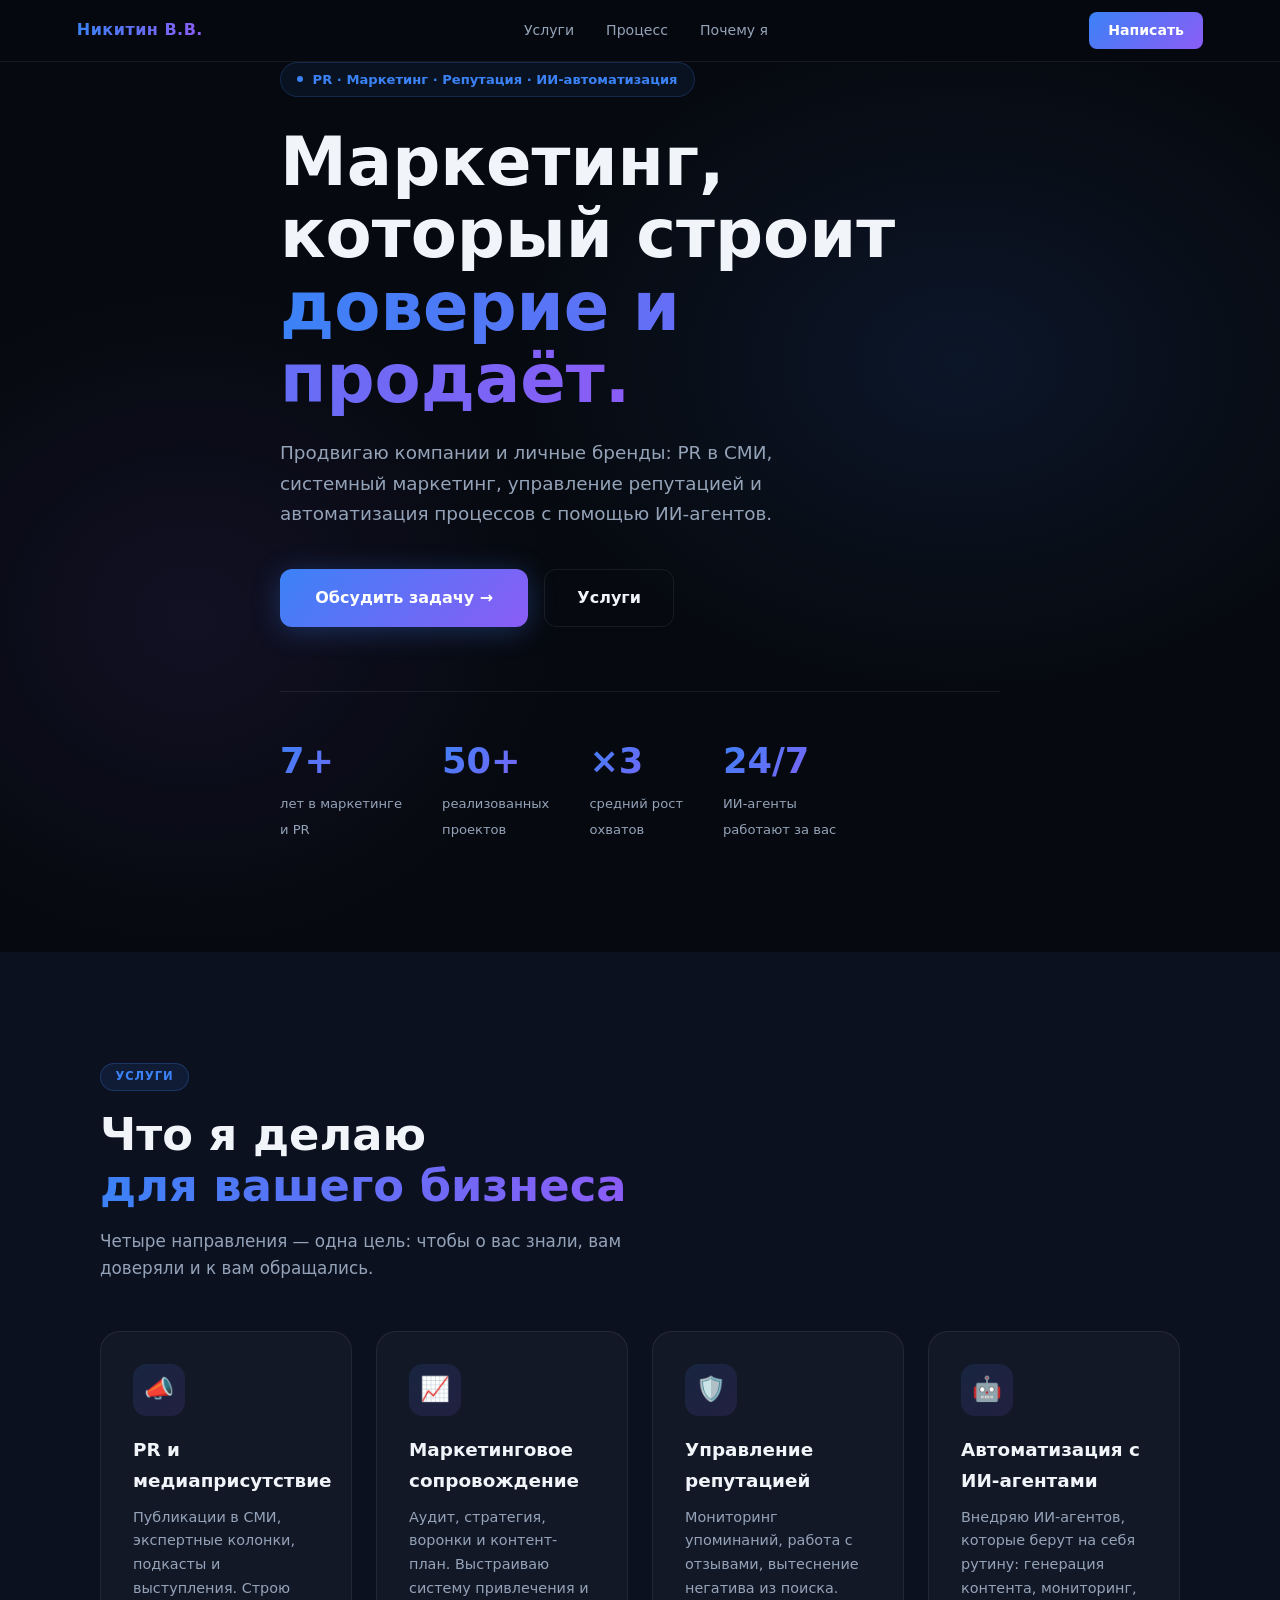
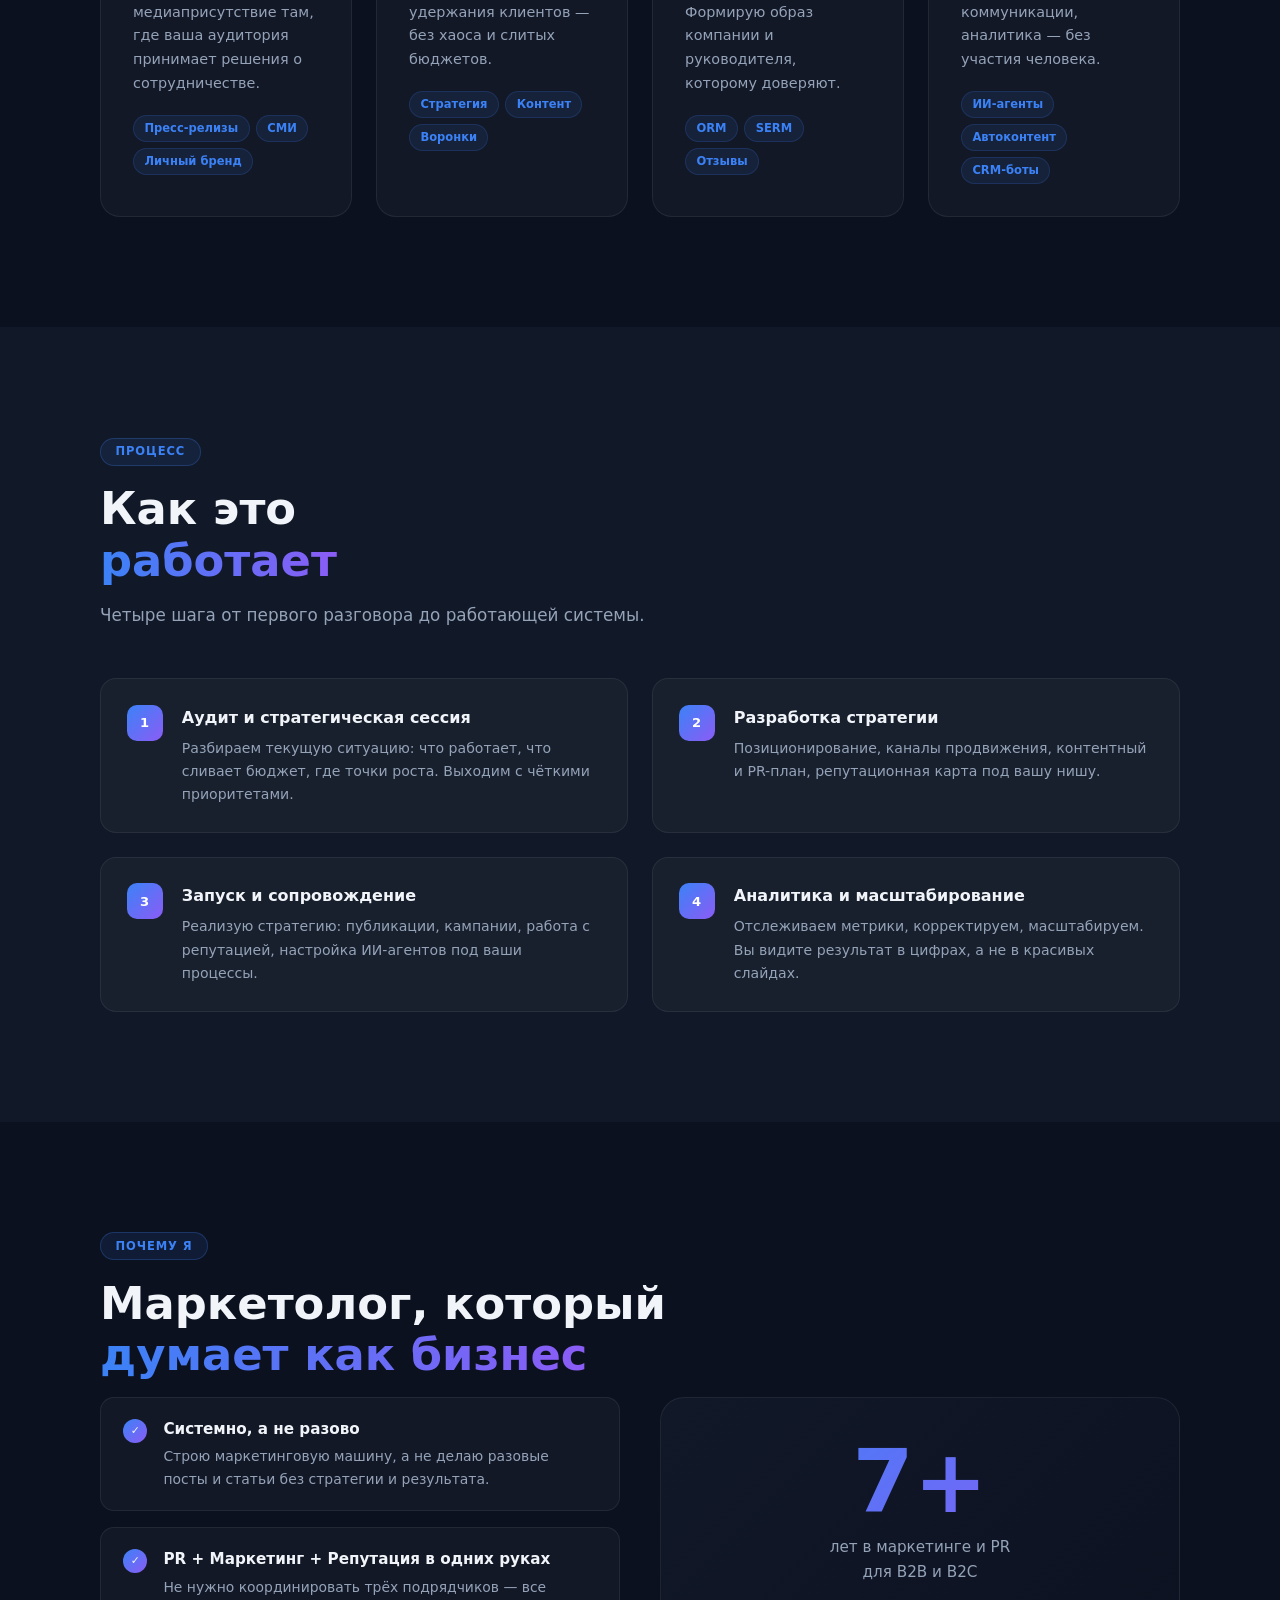
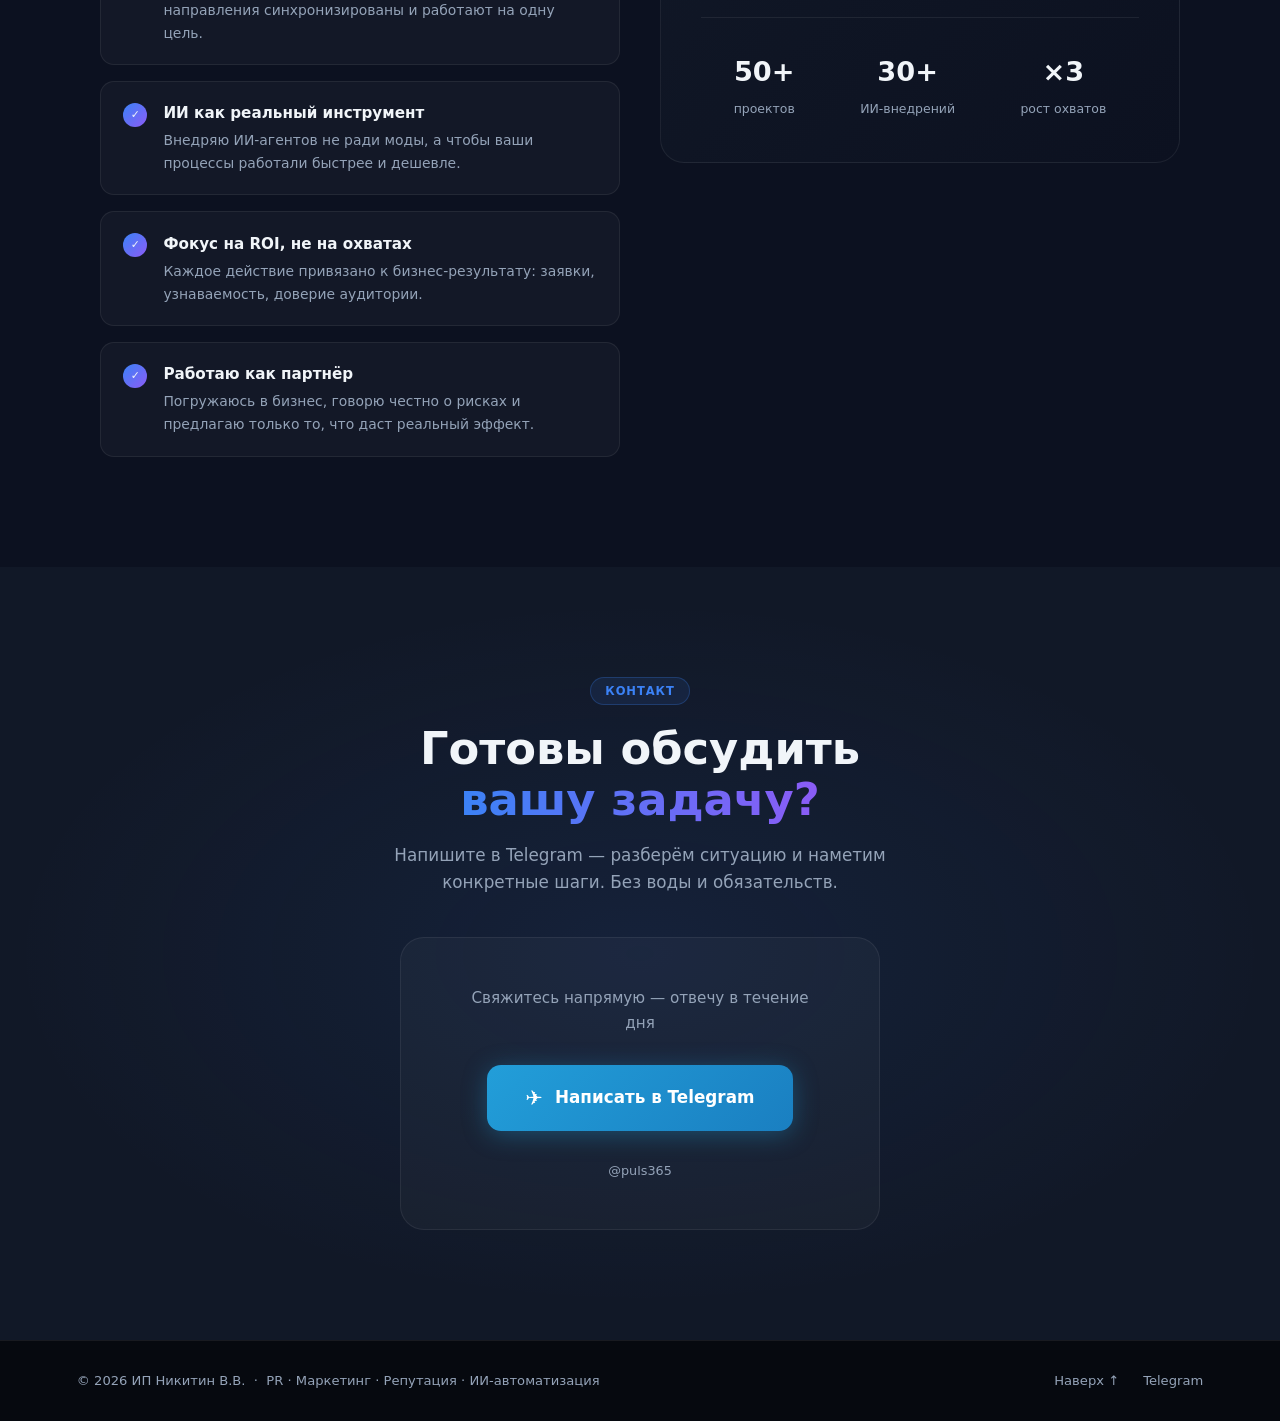
==== index.html @ 3fa10d03 "fix: rename hello.html to index.html" ====
<!DOCTYPE html>
<html lang="ru">
<head>
  <meta charset="UTF-8">
  <meta name="viewport" content="width=device-width, initial-scale=1.0">
  <meta name="description" content="PR, маркетинговое сопровождение, управление репутацией и автоматизация процессов ИИ-агентами. ИП Никитин В.В.">
  <meta property="og:title" content="Никитин В.В. — PR, Маркетинг, Репутация, ИИ-автоматизация">
  <meta property="og:description" content="Системный маркетинг и PR для бизнеса. Управляем репутацией. Автоматизируем процессы с помощью ИИ-агентов.">
  <meta property="og:type" content="website">
  <title>Никитин В.В. — PR · Маркетинг · Репутация · ИИ</title>
  <style>
    *, *::before, *::after { box-sizing: border-box; margin: 0; padding: 0; }

    :root {
      --bg:      #06090f;
      --bg2:     #0c1120;
      --bg3:     #111827;
      --a1:      #3b82f6;
      --a2:      #8b5cf6;
      --gold:    #f59e0b;
      --text:    #f1f5f9;
      --sub:     #94a3b8;
      --border:  rgba(255,255,255,0.07);
      --card:    rgba(255,255,255,0.03);
    }

    html { scroll-behavior: smooth; }

    body {
      font-family: 'Segoe UI', system-ui, -apple-system, sans-serif;
      background: var(--bg);
      color: var(--text);
      line-height: 1.65;
      overflow-x: hidden;
    }

    /* ── NAV ── */
    nav {
      position: fixed; top: 0; left: 0; right: 0; z-index: 100;
      display: flex; align-items: center; justify-content: space-between;
      padding: 0 6%; height: 62px;
      background: rgba(6,9,15,0.9);
      backdrop-filter: blur(16px);
      border-bottom: 1px solid var(--border);
    }
    .logo {
      font-size: 1rem; font-weight: 800; letter-spacing: .03em;
      background: linear-gradient(90deg, var(--a1), var(--a2));
      -webkit-background-clip: text; -webkit-text-fill-color: transparent;
    }
    .nav-links { display: flex; gap: 2rem; list-style: none; }
    .nav-links a { color: var(--sub); text-decoration: none; font-size: .88rem; transition: color .2s; }
    .nav-links a:hover { color: var(--text); }
    .nav-btn {
      background: linear-gradient(135deg, var(--a1), var(--a2));
      color: #fff; text-decoration: none;
      padding: .42rem 1.2rem; border-radius: 8px;
      font-size: .88rem; font-weight: 700;
      transition: opacity .2s;
    }
    .nav-btn:hover { opacity: .82; }

    /* ── ОБЩИЕ ── */
    section { padding: 110px 6%; }
    .wrap { max-width: 1080px; margin: 0 auto; }

    .label {
      display: inline-block;
      background: rgba(59,130,246,0.1);
      color: var(--a1);
      border: 1px solid rgba(59,130,246,0.25);
      padding: .22rem .9rem; border-radius: 100px;
      font-size: .72rem; font-weight: 700; letter-spacing: .08em;
      text-transform: uppercase; margin-bottom: 1.1rem;
    }
    h2 {
      font-size: clamp(1.9rem, 4vw, 2.8rem);
      font-weight: 900; line-height: 1.15;
      margin-bottom: 1rem;
    }
    .grad { background: linear-gradient(90deg, var(--a1), var(--a2)); -webkit-background-clip: text; -webkit-text-fill-color: transparent; }
    .sub { color: var(--sub); font-size: 1.05rem; max-width: 560px; margin-bottom: 3rem; }

    /* ── HERO ── */
    #hero {
      min-height: 100vh; display: flex; align-items: center;
      padding-top: 62px; position: relative; overflow: hidden;
    }
    #hero::before {
      content: '';
      position: absolute; inset: 0;
      background:
        radial-gradient(ellipse 55% 55% at 75% 38%, rgba(59,130,246,.11) 0%, transparent 65%),
        radial-gradient(ellipse 45% 55% at 15% 65%, rgba(139,92,246,.09) 0%, transparent 65%);
      pointer-events: none;
    }
    .hero-inner { position: relative; max-width: 720px; }
    .hero-badge {
      display: inline-flex; align-items: center; gap: .6rem;
      background: rgba(59,130,246,0.08);
      border: 1px solid rgba(59,130,246,0.2);
      padding: .35rem 1rem; border-radius: 100px;
      font-size: .82rem; color: var(--a1); font-weight: 600;
      margin-bottom: 1.8rem;
    }
    .hero-badge-dot { width: 6px; height: 6px; border-radius: 50%; background: var(--a1); animation: pulse 2s infinite; }
    @keyframes pulse { 0%,100%{opacity:1} 50%{opacity:.3} }
    h1 {
      font-size: clamp(2.6rem, 6vw, 4.2rem);
      font-weight: 900; line-height: 1.08;
      margin-bottom: 1.4rem;
    }
    .hero-desc { font-size: 1.15rem; color: var(--sub); max-width: 520px; margin-bottom: 2.5rem; }
    .hero-cta { display: flex; gap: 1rem; flex-wrap: wrap; }
    .btn-main {
      display: inline-flex; align-items: center; gap: .5rem;
      background: linear-gradient(135deg, var(--a1), var(--a2));
      color: #fff; text-decoration: none;
      padding: .9rem 2.2rem; border-radius: 12px;
      font-size: 1rem; font-weight: 700;
      box-shadow: 0 4px 28px rgba(59,130,246,.3);
      transition: transform .2s, box-shadow .2s;
    }
    .btn-main:hover { transform: translateY(-2px); box-shadow: 0 8px 36px rgba(59,130,246,.4); }
    .btn-out {
      display: inline-flex; align-items: center; gap: .5rem;
      border: 1px solid var(--border); color: var(--text); text-decoration: none;
      padding: .9rem 2rem; border-radius: 12px;
      font-size: 1rem; font-weight: 600;
      transition: border-color .2s, background .2s;
    }
    .btn-out:hover { border-color: var(--a1); background: rgba(59,130,246,.06); }

    .hero-metrics {
      display: flex; gap: 2.5rem; margin-top: 4rem; flex-wrap: wrap;
      border-top: 1px solid var(--border); padding-top: 2.5rem;
    }
    .metric strong {
      display: block; font-size: 2.2rem; font-weight: 900;
      background: linear-gradient(135deg, var(--a1), var(--a2));
      -webkit-background-clip: text; -webkit-text-fill-color: transparent;
    }
    .metric span { color: var(--sub); font-size: .82rem; line-height: 1.4; }

    /* ── УСЛУГИ ── */
    #services { background: var(--bg2); }
    .services-grid {
      display: grid;
      grid-template-columns: repeat(auto-fit, minmax(240px, 1fr));
      gap: 1.5rem;
    }
    .s-card {
      background: var(--card);
      border: 1px solid var(--border);
      border-radius: 20px; padding: 2rem;
      position: relative; overflow: hidden;
      transition: transform .25s, border-color .25s;
    }
    .s-card::after {
      content: '';
      position: absolute; top: 0; left: 0; right: 0; height: 2px;
      background: linear-gradient(90deg, var(--a1), var(--a2));
      opacity: 0; transition: opacity .25s;
    }
    .s-card:hover { transform: translateY(-5px); border-color: transparent; }
    .s-card:hover::after { opacity: 1; }
    .s-icon {
      width: 52px; height: 52px; border-radius: 14px; margin-bottom: 1.2rem;
      display: flex; align-items: center; justify-content: center; font-size: 1.5rem;
      background: linear-gradient(135deg, rgba(59,130,246,.12), rgba(139,92,246,.12));
    }
    .s-card h3 { font-size: 1.15rem; font-weight: 800; margin-bottom: .6rem; }
    .s-card p { color: var(--sub); font-size: .9rem; line-height: 1.65; }
    .s-tags { display: flex; flex-wrap: wrap; gap: .4rem; margin-top: 1.2rem; }
    .s-tag {
      font-size: .72rem; font-weight: 600;
      padding: .18rem .65rem; border-radius: 100px;
      background: rgba(59,130,246,.09); color: var(--a1);
      border: 1px solid rgba(59,130,246,.18);
    }

    /* ── КАК РАБОТАЮ ── */
    #process { background: var(--bg3); }
    .process-grid {
      display: grid; grid-template-columns: 1fr 1fr; gap: 1.5rem;
    }
    @media(max-width:640px){ .process-grid { grid-template-columns: 1fr; } }
    .p-step {
      display: flex; gap: 1.2rem;
      background: var(--card); border: 1px solid var(--border);
      border-radius: 16px; padding: 1.6rem;
      transition: border-color .25s;
    }
    .p-step:hover { border-color: rgba(59,130,246,.3); }
    .p-num {
      flex-shrink: 0; width: 36px; height: 36px; border-radius: 10px;
      background: linear-gradient(135deg, var(--a1), var(--a2));
      display: flex; align-items: center; justify-content: center;
      font-size: .82rem; font-weight: 900; color: #fff;
    }
    .p-step h3 { font-size: 1rem; font-weight: 700; margin-bottom: .35rem; }
    .p-step p { color: var(--sub); font-size: .88rem; }

    /* ── ПОЧЕМУ ── */
    #why { background: var(--bg2); }
    .why-grid { display: grid; grid-template-columns: 1fr 1fr; gap: 2.5rem; align-items: start; }
    @media(max-width:768px){ .why-grid { grid-template-columns: 1fr; } }
    .why-list { list-style: none; display: flex; flex-direction: column; gap: 1rem; }
    .why-item {
      display: flex; gap: 1rem;
      background: var(--card); border: 1px solid var(--border);
      border-radius: 14px; padding: 1.2rem 1.4rem;
      transition: border-color .2s;
    }
    .why-item:hover { border-color: rgba(59,130,246,.3); }
    .why-check {
      flex-shrink: 0; width: 24px; height: 24px; border-radius: 50%;
      background: linear-gradient(135deg, var(--a1), var(--a2));
      display: flex; align-items: center; justify-content: center;
      font-size: .68rem; margin-top: .1rem;
    }
    .why-item strong { display: block; font-weight: 700; font-size: .95rem; margin-bottom: .2rem; }
    .why-item p { color: var(--sub); font-size: .87rem; }

    .why-stats {
      background: linear-gradient(135deg, var(--bg3), var(--bg2));
      border: 1px solid var(--border); border-radius: 24px; padding: 2.5rem;
      text-align: center; position: sticky; top: 80px;
    }
    .big-n {
      font-size: 5.5rem; font-weight: 900; line-height: 1;
      background: linear-gradient(135deg, var(--a1), var(--a2));
      -webkit-background-clip: text; -webkit-text-fill-color: transparent;
    }
    .why-stats > p { color: var(--sub); margin-top: .6rem; font-size: .95rem; }
    .divider { border: none; border-top: 1px solid var(--border); margin: 2rem 0; }
    .stat-row { display: flex; justify-content: space-around; }
    .stat-cell strong { display: block; font-size: 1.7rem; font-weight: 900; }
    .stat-cell span { color: var(--sub); font-size: .78rem; }

    /* ── CTA ── */
    #cta {
      text-align: center;
      background: radial-gradient(ellipse 70% 65% at 50% 50%, rgba(59,130,246,.09) 0%, transparent 70%), var(--bg3);
    }
    #cta h2 { max-width: 680px; margin: 0 auto 1rem; }
    #cta .sub { margin: 0 auto 2.5rem; text-align: center; }
    .cta-card {
      display: inline-flex; flex-direction: column; align-items: center; gap: 1.8rem;
      background: var(--card); border: 1px solid var(--border);
      border-radius: 24px; padding: 3rem 3.5rem;
      max-width: 480px; width: 100%;
    }
    .cta-card p { color: var(--sub); font-size: .95rem; }
    .tg-btn {
      display: inline-flex; align-items: center; gap: .75rem;
      background: linear-gradient(135deg, #229ed9, #1a7fc1);
      color: #fff; text-decoration: none;
      padding: 1rem 2.4rem; border-radius: 14px;
      font-size: 1.05rem; font-weight: 700;
      box-shadow: 0 4px 24px rgba(34,158,217,.35);
      transition: transform .2s, box-shadow .2s;
    }
    .tg-btn:hover { transform: translateY(-2px); box-shadow: 0 8px 32px rgba(34,158,217,.45); }
    .tg-icon { font-size: 1.3rem; }

    /* ── FOOTER ── */
    footer {
      padding: 1.8rem 6%; border-top: 1px solid var(--border);
      display: flex; align-items: center; justify-content: space-between;
      flex-wrap: wrap; gap: 1rem;
      color: var(--sub); font-size: .82rem;
      background: var(--bg);
    }
    footer a { color: var(--sub); text-decoration: none; transition: color .2s; }
    footer a:hover { color: var(--text); }

    /* ── MOBILE ── */
    @media(max-width:640px){
      nav { padding: 0 4%; }
      .nav-links { display: none; }
      section { padding: 80px 4%; }
      .hero-metrics { gap: 1.5rem; }
      .cta-card { padding: 2rem 1.5rem; }
    }
  </style>
</head>
<body>

<!-- NAV -->
<nav>
  <div class="logo">Никитин В.В.</div>
  <ul class="nav-links">
    <li><a href="#services">Услуги</a></li>
    <li><a href="#process">Процесс</a></li>
    <li><a href="#why">Почему я</a></li>
  </ul>
  <a href="#cta" class="nav-btn">Написать</a>
</nav>

<!-- HERO -->
<section id="hero">
  <div class="wrap">
    <div class="hero-inner">
      <div class="hero-badge">
        <span class="hero-badge-dot"></span>
        PR · Маркетинг · Репутация · ИИ-автоматизация
      </div>
      <h1>
        Маркетинг,<br>
        который строит<br>
        <span class="grad">доверие и продаёт.</span>
      </h1>
      <p class="hero-desc">
        Продвигаю компании и личные бренды: PR в СМИ, системный маркетинг,
        управление репутацией и автоматизация процессов с помощью ИИ-агентов.
      </p>
      <div class="hero-cta">
        <a href="#cta" class="btn-main">Обсудить задачу →</a>
        <a href="#services" class="btn-out">Услуги</a>
      </div>
      <div class="hero-metrics">
        <div class="metric">
          <strong>7+</strong>
          <span>лет в маркетинге<br>и PR</span>
        </div>
        <div class="metric">
          <strong>50+</strong>
          <span>реализованных<br>проектов</span>
        </div>
        <div class="metric">
          <strong>×3</strong>
          <span>средний рост<br>охватов</span>
        </div>
        <div class="metric">
          <strong>24/7</strong>
          <span>ИИ-агенты<br>работают за вас</span>
        </div>
      </div>
    </div>
  </div>
</section>

<!-- УСЛУГИ -->
<section id="services">
  <div class="wrap">
    <div class="label">Услуги</div>
    <h2>Что я делаю<br><span class="grad">для вашего бизнеса</span></h2>
    <p class="sub">Четыре направления — одна цель: чтобы о вас знали, вам доверяли и к вам обращались.</p>
    <div class="services-grid">

      <div class="s-card">
        <div class="s-icon">📣</div>
        <h3>PR и медиаприсутствие</h3>
        <p>Публикации в СМИ, экспертные колонки, подкасты и выступления. Строю медиаприсутствие там, где ваша аудитория принимает решения о сотрудничестве.</p>
        <div class="s-tags">
          <span class="s-tag">Пресс-релизы</span>
          <span class="s-tag">СМИ</span>
          <span class="s-tag">Личный бренд</span>
        </div>
      </div>

      <div class="s-card">
        <div class="s-icon">📈</div>
        <h3>Маркетинговое сопровождение</h3>
        <p>Аудит, стратегия, воронки и контент-план. Выстраиваю систему привлечения и удержания клиентов — без хаоса и слитых бюджетов.</p>
        <div class="s-tags">
          <span class="s-tag">Стратегия</span>
          <span class="s-tag">Контент</span>
          <span class="s-tag">Воронки</span>
        </div>
      </div>

      <div class="s-card">
        <div class="s-icon">🛡️</div>
        <h3>Управление репутацией</h3>
        <p>Мониторинг упоминаний, работа с отзывами, вытеснение негатива из поиска. Формирую образ компании и руководителя, которому доверяют.</p>
        <div class="s-tags">
          <span class="s-tag">ORM</span>
          <span class="s-tag">SERM</span>
          <span class="s-tag">Отзывы</span>
        </div>
      </div>

      <div class="s-card">
        <div class="s-icon">🤖</div>
        <h3>Автоматизация с ИИ-агентами</h3>
        <p>Внедряю ИИ-агентов, которые берут на себя рутину: генерация контента, мониторинг, коммуникации, аналитика — без участия человека.</p>
        <div class="s-tags">
          <span class="s-tag">ИИ-агенты</span>
          <span class="s-tag">Автоконтент</span>
          <span class="s-tag">CRM-боты</span>
        </div>
      </div>

    </div>
  </div>
</section>

<!-- КАК РАБОТАЮ -->
<section id="process">
  <div class="wrap">
    <div class="label">Процесс</div>
    <h2>Как это<br><span class="grad">работает</span></h2>
    <p class="sub">Четыре шага от первого разговора до работающей системы.</p>
    <div class="process-grid">
      <div class="p-step">
        <div class="p-num">1</div>
        <div>
          <h3>Аудит и стратегическая сессия</h3>
          <p>Разбираем текущую ситуацию: что работает, что сливает бюджет, где точки роста. Выходим с чёткими приоритетами.</p>
        </div>
      </div>
      <div class="p-step">
        <div class="p-num">2</div>
        <div>
          <h3>Разработка стратегии</h3>
          <p>Позиционирование, каналы продвижения, контентный и PR-план, репутационная карта под вашу нишу.</p>
        </div>
      </div>
      <div class="p-step">
        <div class="p-num">3</div>
        <div>
          <h3>Запуск и сопровождение</h3>
          <p>Реализую стратегию: публикации, кампании, работа с репутацией, настройка ИИ-агентов под ваши процессы.</p>
        </div>
      </div>
      <div class="p-step">
        <div class="p-num">4</div>
        <div>
          <h3>Аналитика и масштабирование</h3>
          <p>Отслеживаем метрики, корректируем, масштабируем. Вы видите результат в цифрах, а не в красивых слайдах.</p>
        </div>
      </div>
    </div>
  </div>
</section>

<!-- ПОЧЕМУ Я -->
<section id="why">
  <div class="wrap">
    <div class="label">Почему я</div>
    <h2>Маркетолог, который<br><span class="grad">думает как бизнес</span></h2>
    <div class="why-grid">
      <ul class="why-list">
        <li class="why-item">
          <div class="why-check">✓</div>
          <div>
            <strong>Системно, а не разово</strong>
            <p>Строю маркетинговую машину, а не делаю разовые посты и статьи без стратегии и результата.</p>
          </div>
        </li>
        <li class="why-item">
          <div class="why-check">✓</div>
          <div>
            <strong>PR + Маркетинг + Репутация в одних руках</strong>
            <p>Не нужно координировать трёх подрядчиков — все направления синхронизированы и работают на одну цель.</p>
          </div>
        </li>
        <li class="why-item">
          <div class="why-check">✓</div>
          <div>
            <strong>ИИ как реальный инструмент</strong>
            <p>Внедряю ИИ-агентов не ради моды, а чтобы ваши процессы работали быстрее и дешевле.</p>
          </div>
        </li>
        <li class="why-item">
          <div class="why-check">✓</div>
          <div>
            <strong>Фокус на ROI, не на охватах</strong>
            <p>Каждое действие привязано к бизнес-результату: заявки, узнаваемость, доверие аудитории.</p>
          </div>
        </li>
        <li class="why-item">
          <div class="why-check">✓</div>
          <div>
            <strong>Работаю как партнёр</strong>
            <p>Погружаюсь в бизнес, говорю честно о рисках и предлагаю только то, что даст реальный эффект.</p>
          </div>
        </li>
      </ul>

      <div class="why-stats">
        <div class="big-n">7+</div>
        <p>лет в маркетинге и PR<br>для B2B и B2C</p>
        <hr class="divider">
        <div class="stat-row">
          <div class="stat-cell">
            <strong>50+</strong>
            <span>проектов</span>
          </div>
          <div class="stat-cell">
            <strong>30+</strong>
            <span>ИИ-внедрений</span>
          </div>
          <div class="stat-cell">
            <strong>×3</strong>
            <span>рост охватов</span>
          </div>
        </div>
      </div>
    </div>
  </div>
</section>

<!-- CTA -->
<section id="cta">
  <div class="wrap">
    <div class="label">Контакт</div>
    <h2>Готовы обсудить<br><span class="grad">вашу задачу?</span></h2>
    <p class="sub">Напишите в Telegram — разберём ситуацию и наметим конкретные шаги. Без воды и обязательств.</p>
    <div style="display:flex; justify-content:center;">
      <div class="cta-card">
        <p>Свяжитесь напрямую — отвечу в течение дня</p>
        <a href="https://t.me/puls365" class="tg-btn" target="_blank" rel="noopener">
          <span class="tg-icon">✈</span>
          Написать в Telegram
        </a>
        <p style="font-size:.8rem; color:var(--sub);">@puls365</p>
      </div>
    </div>
  </div>
</section>

<!-- FOOTER -->
<footer>
  <div>© 2026 ИП Никитин В.В. &nbsp;·&nbsp; PR · Маркетинг · Репутация · ИИ-автоматизация</div>
  <div style="display:flex; gap:1.5rem;">
    <a href="#hero">Наверх ↑</a>
    <a href="https://t.me/puls365" target="_blank" rel="noopener">Telegram</a>
  </div>
</footer>

</body>
</html>
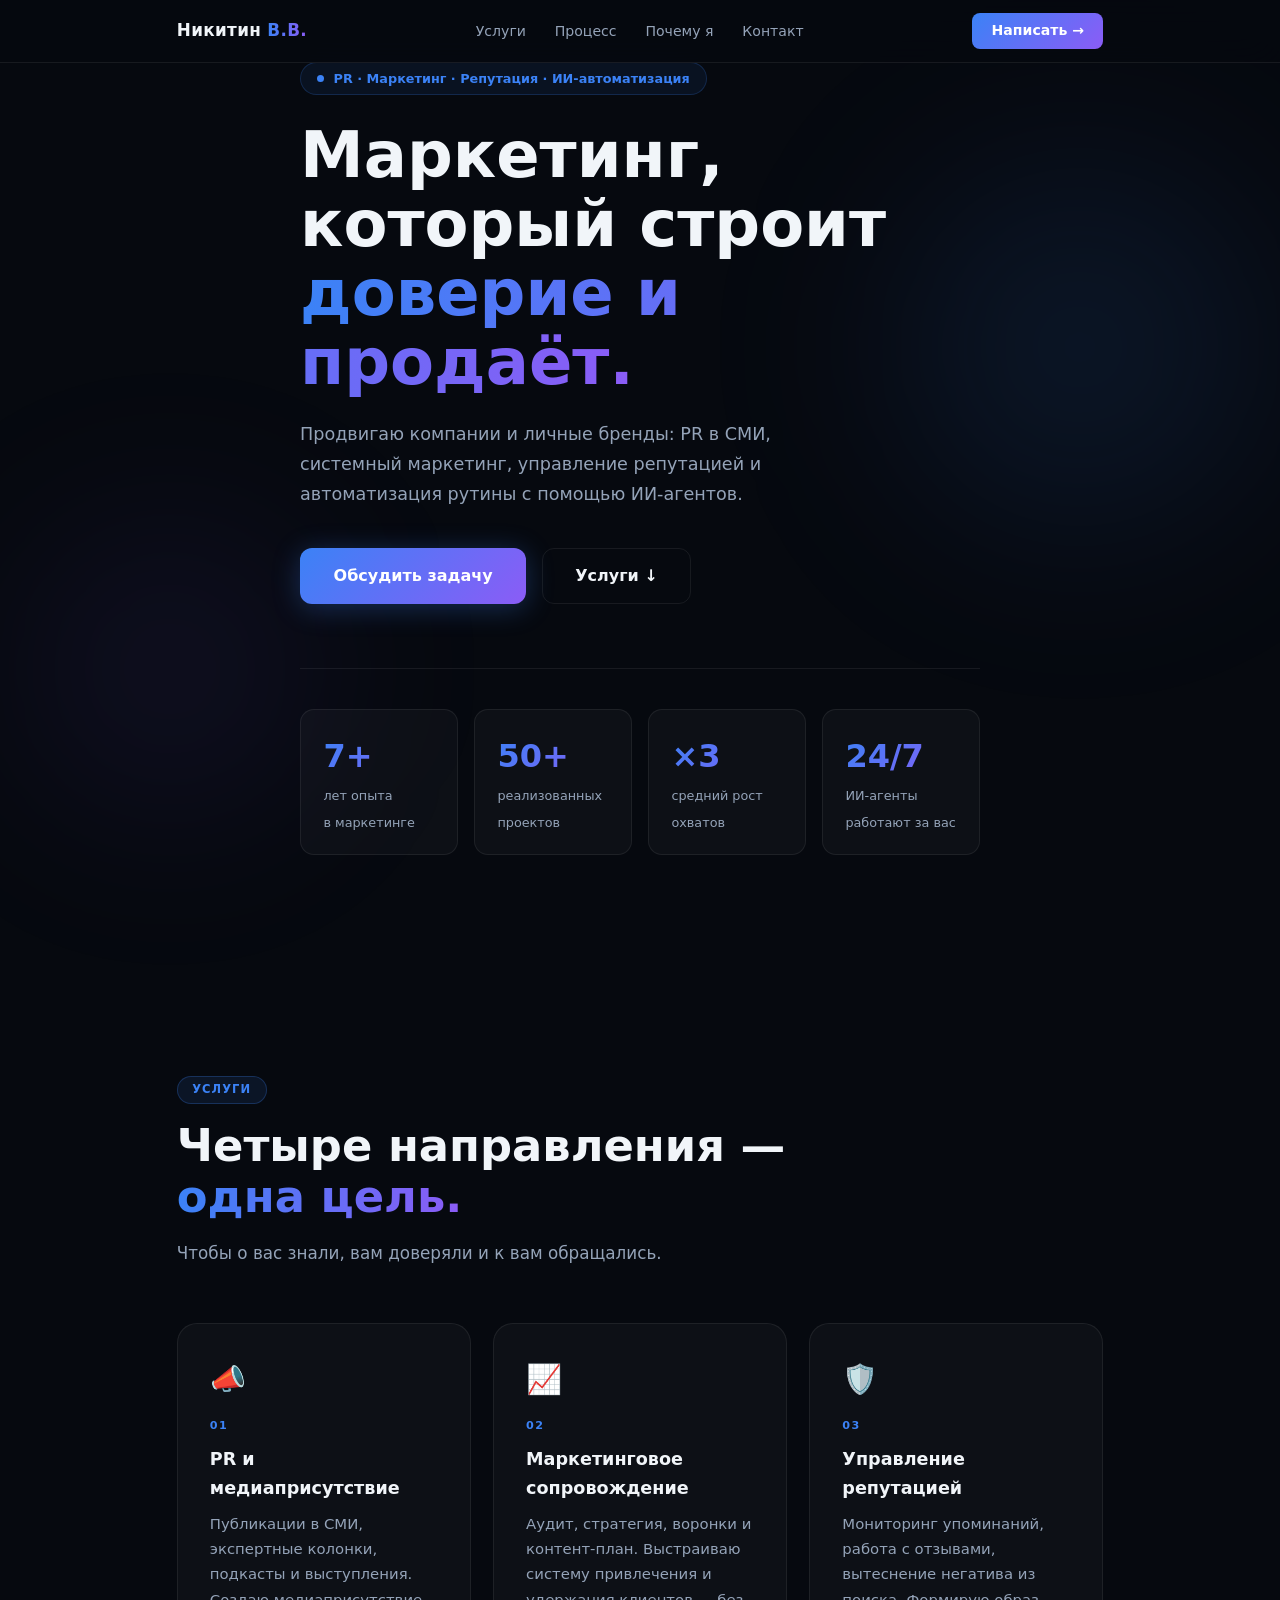
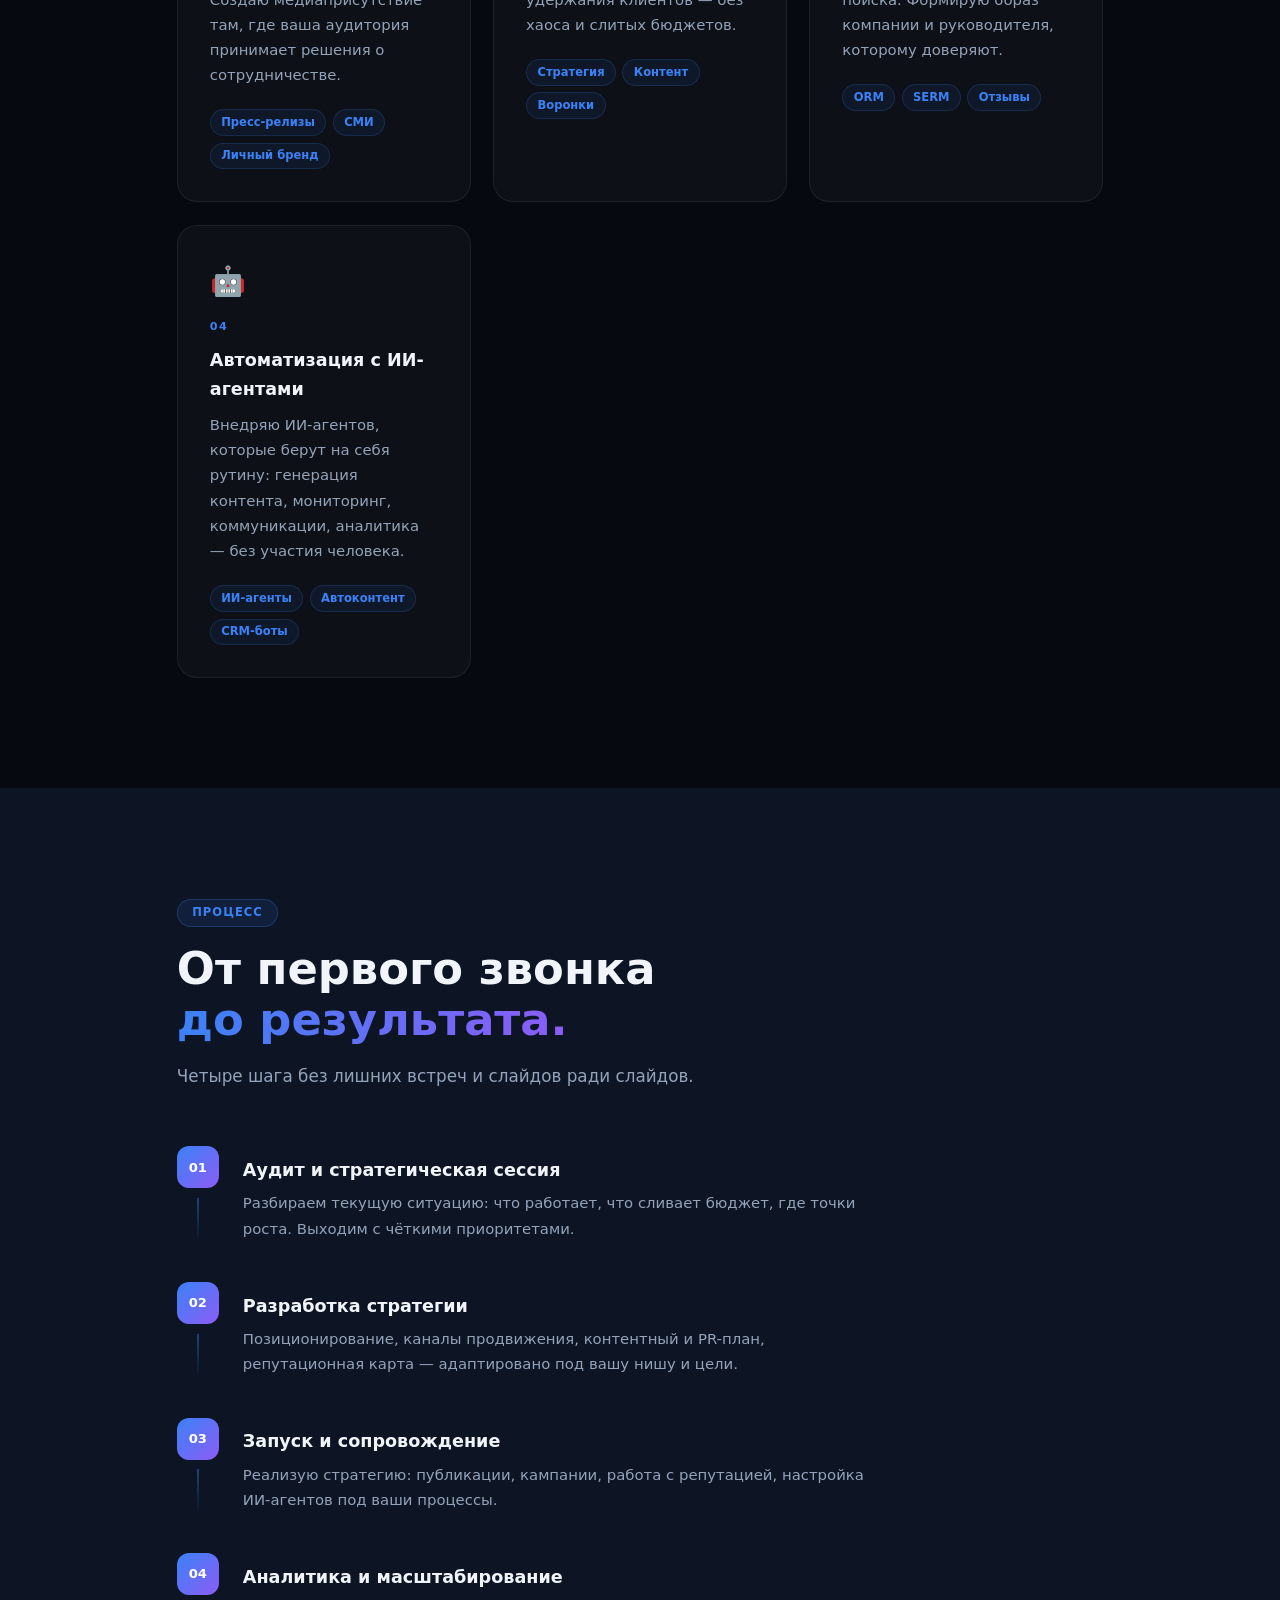
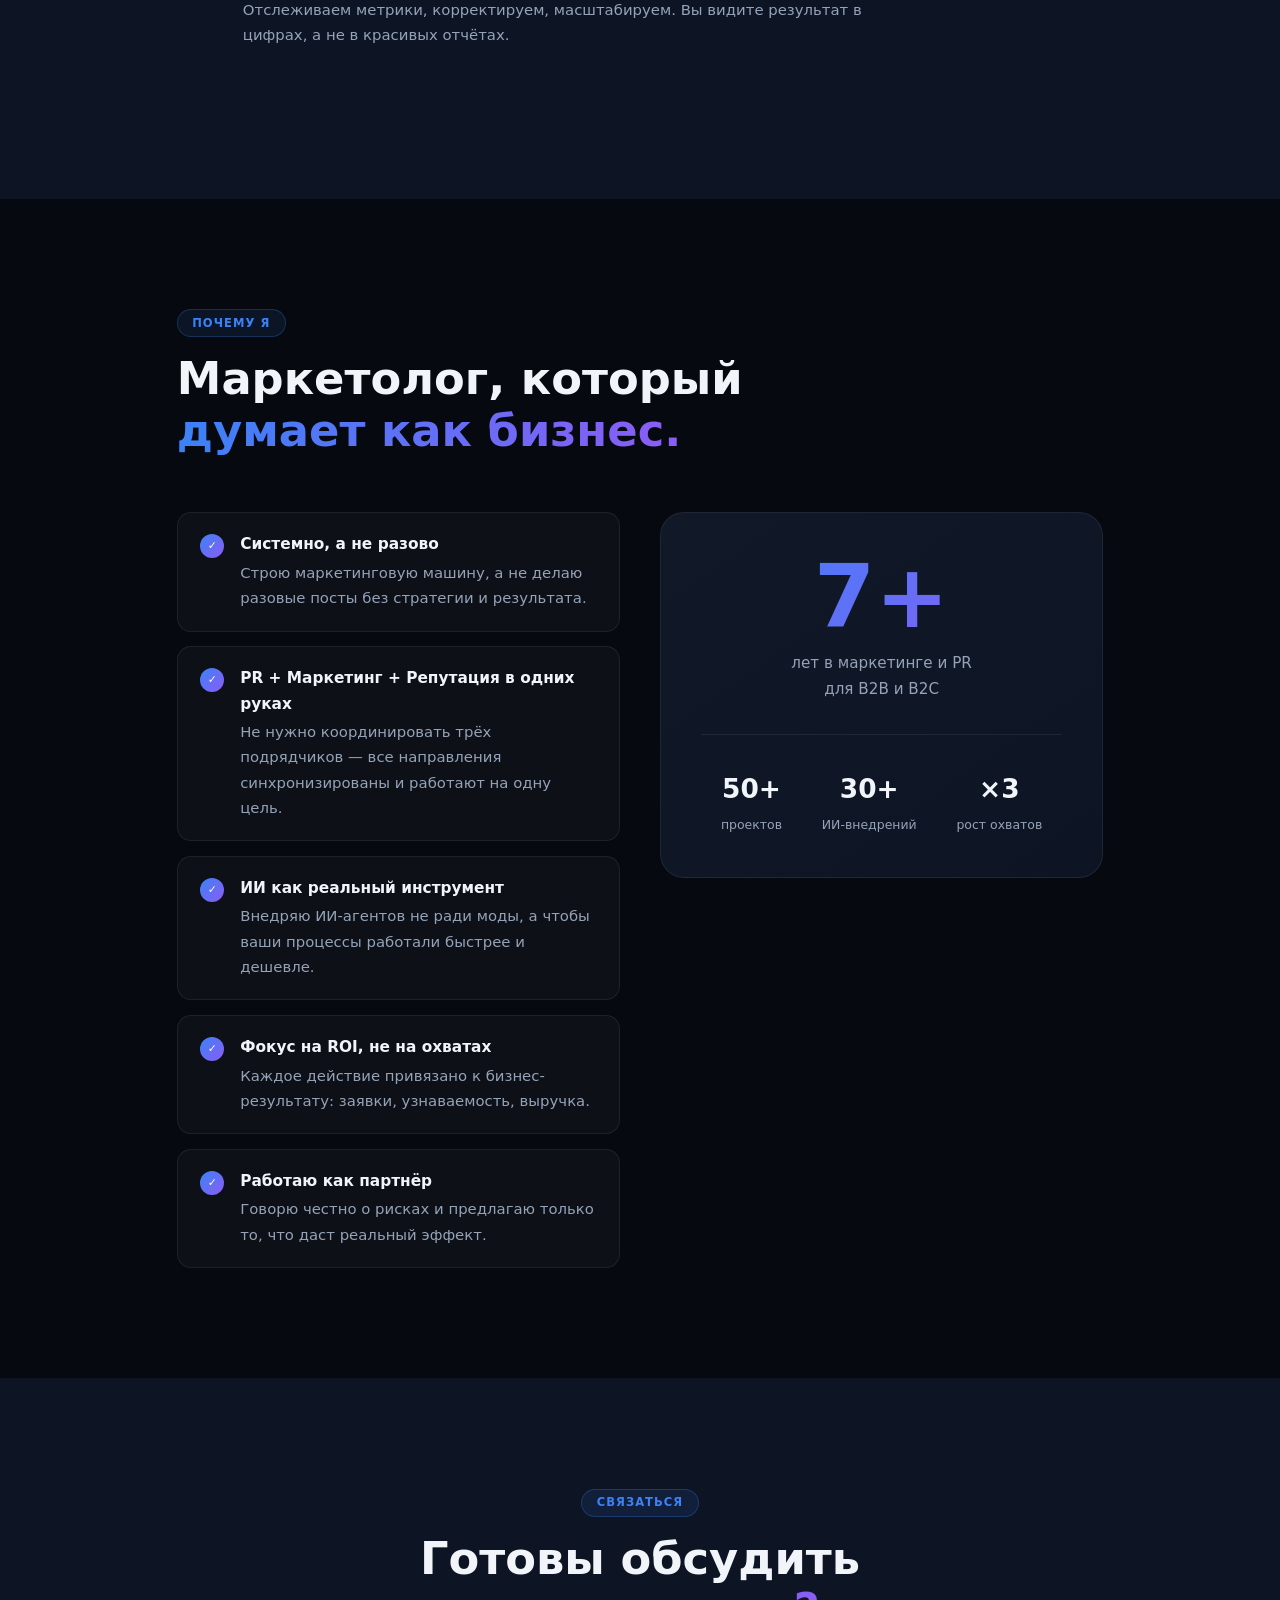
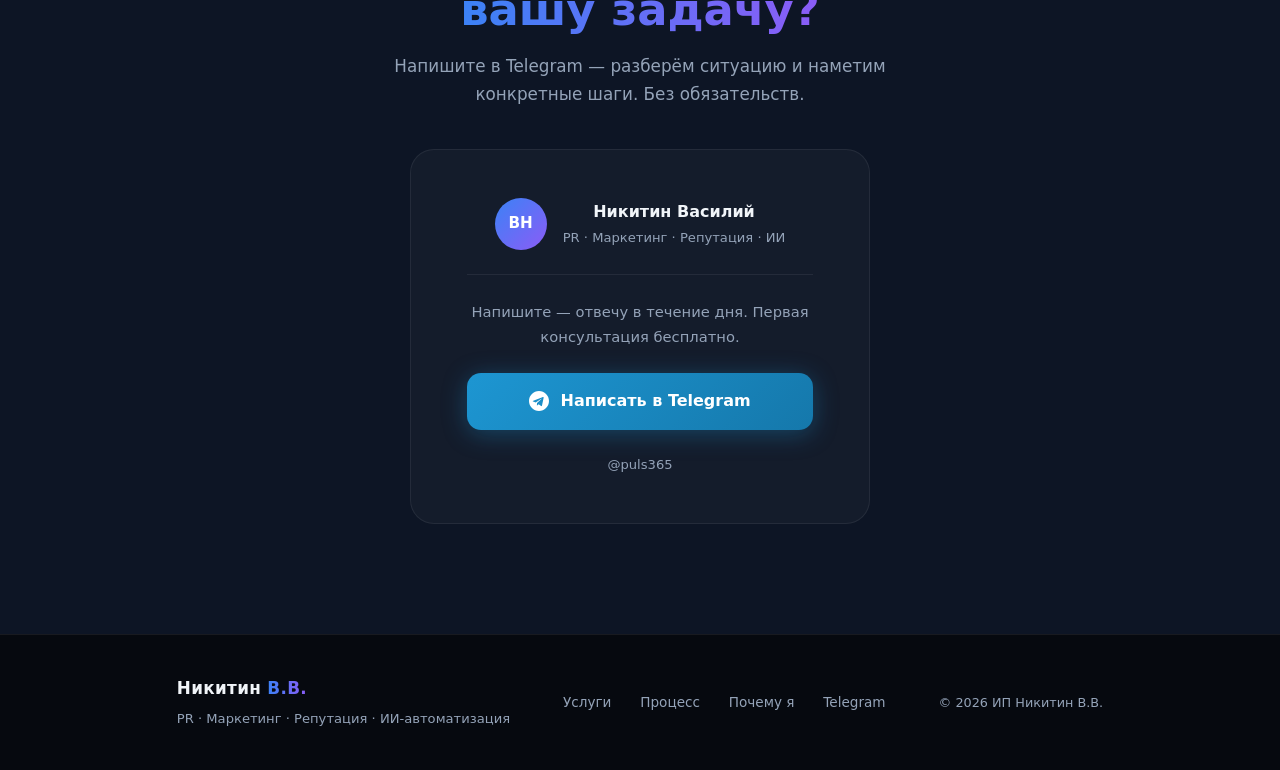
==== commit 258e4c62: "feat: add full site with separate CSS, JS and Vercel config Co-Authored-By: Claude Sonnet 4.6 <norep" ====
--- a/index.html
+++ b/index.html
@@ -4,306 +4,50 @@
   <meta charset="UTF-8">
   <meta name="viewport" content="width=device-width, initial-scale=1.0">
   <meta name="description" content="PR, маркетинговое сопровождение, управление репутацией и автоматизация процессов ИИ-агентами. ИП Никитин В.В.">
-  <meta property="og:title" content="Никитин В.В. — PR, Маркетинг, Репутация, ИИ-автоматизация">
+  <meta property="og:title" content="Никитин В.В. — PR · Маркетинг · Репутация · ИИ">
   <meta property="og:description" content="Системный маркетинг и PR для бизнеса. Управляем репутацией. Автоматизируем процессы с помощью ИИ-агентов.">
   <meta property="og:type" content="website">
+  <link rel="icon" href="data:image/svg+xml,<svg xmlns='http://www.w3.org/2000/svg' viewBox='0 0 100 100'><text y='.9em' font-size='90'>🚀</text></svg>">
+  <link rel="stylesheet" href="style.css">
   <title>Никитин В.В. — PR · Маркетинг · Репутация · ИИ</title>
-  <style>
-    *, *::before, *::after { box-sizing: border-box; margin: 0; padding: 0; }
-
-    :root {
-      --bg:      #06090f;
-      --bg2:     #0c1120;
-      --bg3:     #111827;
-      --a1:      #3b82f6;
-      --a2:      #8b5cf6;
-      --gold:    #f59e0b;
-      --text:    #f1f5f9;
-      --sub:     #94a3b8;
-      --border:  rgba(255,255,255,0.07);
-      --card:    rgba(255,255,255,0.03);
-    }
-
-    html { scroll-behavior: smooth; }
-
-    body {
-      font-family: 'Segoe UI', system-ui, -apple-system, sans-serif;
-      background: var(--bg);
-      color: var(--text);
-      line-height: 1.65;
-      overflow-x: hidden;
-    }
-
-    /* ── NAV ── */
-    nav {
-      position: fixed; top: 0; left: 0; right: 0; z-index: 100;
-      display: flex; align-items: center; justify-content: space-between;
-      padding: 0 6%; height: 62px;
-      background: rgba(6,9,15,0.9);
-      backdrop-filter: blur(16px);
-      border-bottom: 1px solid var(--border);
-    }
-    .logo {
-      font-size: 1rem; font-weight: 800; letter-spacing: .03em;
-      background: linear-gradient(90deg, var(--a1), var(--a2));
-      -webkit-background-clip: text; -webkit-text-fill-color: transparent;
-    }
-    .nav-links { display: flex; gap: 2rem; list-style: none; }
-    .nav-links a { color: var(--sub); text-decoration: none; font-size: .88rem; transition: color .2s; }
-    .nav-links a:hover { color: var(--text); }
-    .nav-btn {
-      background: linear-gradient(135deg, var(--a1), var(--a2));
-      color: #fff; text-decoration: none;
-      padding: .42rem 1.2rem; border-radius: 8px;
-      font-size: .88rem; font-weight: 700;
-      transition: opacity .2s;
-    }
-    .nav-btn:hover { opacity: .82; }
-
-    /* ── ОБЩИЕ ── */
-    section { padding: 110px 6%; }
-    .wrap { max-width: 1080px; margin: 0 auto; }
-
-    .label {
-      display: inline-block;
-      background: rgba(59,130,246,0.1);
-      color: var(--a1);
-      border: 1px solid rgba(59,130,246,0.25);
-      padding: .22rem .9rem; border-radius: 100px;
-      font-size: .72rem; font-weight: 700; letter-spacing: .08em;
-      text-transform: uppercase; margin-bottom: 1.1rem;
-    }
-    h2 {
-      font-size: clamp(1.9rem, 4vw, 2.8rem);
-      font-weight: 900; line-height: 1.15;
-      margin-bottom: 1rem;
-    }
-    .grad { background: linear-gradient(90deg, var(--a1), var(--a2)); -webkit-background-clip: text; -webkit-text-fill-color: transparent; }
-    .sub { color: var(--sub); font-size: 1.05rem; max-width: 560px; margin-bottom: 3rem; }
-
-    /* ── HERO ── */
-    #hero {
-      min-height: 100vh; display: flex; align-items: center;
-      padding-top: 62px; position: relative; overflow: hidden;
-    }
-    #hero::before {
-      content: '';
-      position: absolute; inset: 0;
-      background:
-        radial-gradient(ellipse 55% 55% at 75% 38%, rgba(59,130,246,.11) 0%, transparent 65%),
-        radial-gradient(ellipse 45% 55% at 15% 65%, rgba(139,92,246,.09) 0%, transparent 65%);
-      pointer-events: none;
-    }
-    .hero-inner { position: relative; max-width: 720px; }
-    .hero-badge {
-      display: inline-flex; align-items: center; gap: .6rem;
-      background: rgba(59,130,246,0.08);
-      border: 1px solid rgba(59,130,246,0.2);
-      padding: .35rem 1rem; border-radius: 100px;
-      font-size: .82rem; color: var(--a1); font-weight: 600;
-      margin-bottom: 1.8rem;
-    }
-    .hero-badge-dot { width: 6px; height: 6px; border-radius: 50%; background: var(--a1); animation: pulse 2s infinite; }
-    @keyframes pulse { 0%,100%{opacity:1} 50%{opacity:.3} }
-    h1 {
-      font-size: clamp(2.6rem, 6vw, 4.2rem);
-      font-weight: 900; line-height: 1.08;
-      margin-bottom: 1.4rem;
-    }
-    .hero-desc { font-size: 1.15rem; color: var(--sub); max-width: 520px; margin-bottom: 2.5rem; }
-    .hero-cta { display: flex; gap: 1rem; flex-wrap: wrap; }
-    .btn-main {
-      display: inline-flex; align-items: center; gap: .5rem;
-      background: linear-gradient(135deg, var(--a1), var(--a2));
-      color: #fff; text-decoration: none;
-      padding: .9rem 2.2rem; border-radius: 12px;
-      font-size: 1rem; font-weight: 700;
-      box-shadow: 0 4px 28px rgba(59,130,246,.3);
-      transition: transform .2s, box-shadow .2s;
-    }
-    .btn-main:hover { transform: translateY(-2px); box-shadow: 0 8px 36px rgba(59,130,246,.4); }
-    .btn-out {
-      display: inline-flex; align-items: center; gap: .5rem;
-      border: 1px solid var(--border); color: var(--text); text-decoration: none;
-      padding: .9rem 2rem; border-radius: 12px;
-      font-size: 1rem; font-weight: 600;
-      transition: border-color .2s, background .2s;
-    }
-    .btn-out:hover { border-color: var(--a1); background: rgba(59,130,246,.06); }
-
-    .hero-metrics {
-      display: flex; gap: 2.5rem; margin-top: 4rem; flex-wrap: wrap;
-      border-top: 1px solid var(--border); padding-top: 2.5rem;
-    }
-    .metric strong {
-      display: block; font-size: 2.2rem; font-weight: 900;
-      background: linear-gradient(135deg, var(--a1), var(--a2));
-      -webkit-background-clip: text; -webkit-text-fill-color: transparent;
-    }
-    .metric span { color: var(--sub); font-size: .82rem; line-height: 1.4; }
-
-    /* ── УСЛУГИ ── */
-    #services { background: var(--bg2); }
-    .services-grid {
-      display: grid;
-      grid-template-columns: repeat(auto-fit, minmax(240px, 1fr));
-      gap: 1.5rem;
-    }
-    .s-card {
-      background: var(--card);
-      border: 1px solid var(--border);
-      border-radius: 20px; padding: 2rem;
-      position: relative; overflow: hidden;
-      transition: transform .25s, border-color .25s;
-    }
-    .s-card::after {
-      content: '';
-      position: absolute; top: 0; left: 0; right: 0; height: 2px;
-      background: linear-gradient(90deg, var(--a1), var(--a2));
-      opacity: 0; transition: opacity .25s;
-    }
-    .s-card:hover { transform: translateY(-5px); border-color: transparent; }
-    .s-card:hover::after { opacity: 1; }
-    .s-icon {
-      width: 52px; height: 52px; border-radius: 14px; margin-bottom: 1.2rem;
-      display: flex; align-items: center; justify-content: center; font-size: 1.5rem;
-      background: linear-gradient(135deg, rgba(59,130,246,.12), rgba(139,92,246,.12));
-    }
-    .s-card h3 { font-size: 1.15rem; font-weight: 800; margin-bottom: .6rem; }
-    .s-card p { color: var(--sub); font-size: .9rem; line-height: 1.65; }
-    .s-tags { display: flex; flex-wrap: wrap; gap: .4rem; margin-top: 1.2rem; }
-    .s-tag {
-      font-size: .72rem; font-weight: 600;
-      padding: .18rem .65rem; border-radius: 100px;
-      background: rgba(59,130,246,.09); color: var(--a1);
-      border: 1px solid rgba(59,130,246,.18);
-    }
-
-    /* ── КАК РАБОТАЮ ── */
-    #process { background: var(--bg3); }
-    .process-grid {
-      display: grid; grid-template-columns: 1fr 1fr; gap: 1.5rem;
-    }
-    @media(max-width:640px){ .process-grid { grid-template-columns: 1fr; } }
-    .p-step {
-      display: flex; gap: 1.2rem;
-      background: var(--card); border: 1px solid var(--border);
-      border-radius: 16px; padding: 1.6rem;
-      transition: border-color .25s;
-    }
-    .p-step:hover { border-color: rgba(59,130,246,.3); }
-    .p-num {
-      flex-shrink: 0; width: 36px; height: 36px; border-radius: 10px;
-      background: linear-gradient(135deg, var(--a1), var(--a2));
-      display: flex; align-items: center; justify-content: center;
-      font-size: .82rem; font-weight: 900; color: #fff;
-    }
-    .p-step h3 { font-size: 1rem; font-weight: 700; margin-bottom: .35rem; }
-    .p-step p { color: var(--sub); font-size: .88rem; }
-
-    /* ── ПОЧЕМУ ── */
-    #why { background: var(--bg2); }
-    .why-grid { display: grid; grid-template-columns: 1fr 1fr; gap: 2.5rem; align-items: start; }
-    @media(max-width:768px){ .why-grid { grid-template-columns: 1fr; } }
-    .why-list { list-style: none; display: flex; flex-direction: column; gap: 1rem; }
-    .why-item {
-      display: flex; gap: 1rem;
-      background: var(--card); border: 1px solid var(--border);
-      border-radius: 14px; padding: 1.2rem 1.4rem;
-      transition: border-color .2s;
-    }
-    .why-item:hover { border-color: rgba(59,130,246,.3); }
-    .why-check {
-      flex-shrink: 0; width: 24px; height: 24px; border-radius: 50%;
-      background: linear-gradient(135deg, var(--a1), var(--a2));
-      display: flex; align-items: center; justify-content: center;
-      font-size: .68rem; margin-top: .1rem;
-    }
-    .why-item strong { display: block; font-weight: 700; font-size: .95rem; margin-bottom: .2rem; }
-    .why-item p { color: var(--sub); font-size: .87rem; }
-
-    .why-stats {
-      background: linear-gradient(135deg, var(--bg3), var(--bg2));
-      border: 1px solid var(--border); border-radius: 24px; padding: 2.5rem;
-      text-align: center; position: sticky; top: 80px;
-    }
-    .big-n {
-      font-size: 5.5rem; font-weight: 900; line-height: 1;
-      background: linear-gradient(135deg, var(--a1), var(--a2));
-      -webkit-background-clip: text; -webkit-text-fill-color: transparent;
-    }
-    .why-stats > p { color: var(--sub); margin-top: .6rem; font-size: .95rem; }
-    .divider { border: none; border-top: 1px solid var(--border); margin: 2rem 0; }
-    .stat-row { display: flex; justify-content: space-around; }
-    .stat-cell strong { display: block; font-size: 1.7rem; font-weight: 900; }
-    .stat-cell span { color: var(--sub); font-size: .78rem; }
-
-    /* ── CTA ── */
-    #cta {
-      text-align: center;
-      background: radial-gradient(ellipse 70% 65% at 50% 50%, rgba(59,130,246,.09) 0%, transparent 70%), var(--bg3);
-    }
-    #cta h2 { max-width: 680px; margin: 0 auto 1rem; }
-    #cta .sub { margin: 0 auto 2.5rem; text-align: center; }
-    .cta-card {
-      display: inline-flex; flex-direction: column; align-items: center; gap: 1.8rem;
-      background: var(--card); border: 1px solid var(--border);
-      border-radius: 24px; padding: 3rem 3.5rem;
-      max-width: 480px; width: 100%;
-    }
-    .cta-card p { color: var(--sub); font-size: .95rem; }
-    .tg-btn {
-      display: inline-flex; align-items: center; gap: .75rem;
-      background: linear-gradient(135deg, #229ed9, #1a7fc1);
-      color: #fff; text-decoration: none;
-      padding: 1rem 2.4rem; border-radius: 14px;
-      font-size: 1.05rem; font-weight: 700;
-      box-shadow: 0 4px 24px rgba(34,158,217,.35);
-      transition: transform .2s, box-shadow .2s;
-    }
-    .tg-btn:hover { transform: translateY(-2px); box-shadow: 0 8px 32px rgba(34,158,217,.45); }
-    .tg-icon { font-size: 1.3rem; }
-
-    /* ── FOOTER ── */
-    footer {
-      padding: 1.8rem 6%; border-top: 1px solid var(--border);
-      display: flex; align-items: center; justify-content: space-between;
-      flex-wrap: wrap; gap: 1rem;
-      color: var(--sub); font-size: .82rem;
-      background: var(--bg);
-    }
-    footer a { color: var(--sub); text-decoration: none; transition: color .2s; }
-    footer a:hover { color: var(--text); }
-
-    /* ── MOBILE ── */
-    @media(max-width:640px){
-      nav { padding: 0 4%; }
-      .nav-links { display: none; }
-      section { padding: 80px 4%; }
-      .hero-metrics { gap: 1.5rem; }
-      .cta-card { padding: 2rem 1.5rem; }
-    }
-  </style>
 </head>
 <body>
 
 <!-- NAV -->
-<nav>
-  <div class="logo">Никитин В.В.</div>
-  <ul class="nav-links">
-    <li><a href="#services">Услуги</a></li>
-    <li><a href="#process">Процесс</a></li>
-    <li><a href="#why">Почему я</a></li>
+<nav id="navbar">
+  <div class="nav-inner">
+    <div class="logo">Никитин <span>В.В.</span></div>
+    <ul class="nav-links">
+      <li><a href="#services">Услуги</a></li>
+      <li><a href="#process">Процесс</a></li>
+      <li><a href="#why">Почему я</a></li>
+      <li><a href="#cta">Контакт</a></li>
+    </ul>
+    <a href="#cta" class="nav-btn">Написать →</a>
+    <button class="burger" id="burger" aria-label="Меню">
+      <span></span><span></span><span></span>
+    </button>
+  </div>
+</nav>
+
+<!-- MOBILE MENU -->
+<div class="mobile-menu" id="mobileMenu">
+  <ul>
+    <li><a href="#services" class="mm-link">Услуги</a></li>
+    <li><a href="#process" class="mm-link">Процесс</a></li>
+    <li><a href="#why" class="mm-link">Почему я</a></li>
+    <li><a href="#cta" class="mm-link">Контакт</a></li>
   </ul>
-  <a href="#cta" class="nav-btn">Написать</a>
-</nav>
+</div>
 
 <!-- HERO -->
 <section id="hero">
-  <div class="wrap">
-    <div class="hero-inner">
-      <div class="hero-badge">
-        <span class="hero-badge-dot"></span>
+  <div class="hero-glow g1"></div>
+  <div class="hero-glow g2"></div>
+  <div class="wrap">
+    <div class="hero-content reveal">
+      <div class="badge">
+        <span class="badge-dot"></span>
         PR · Маркетинг · Репутация · ИИ-автоматизация
       </div>
       <h1>
@@ -313,29 +57,29 @@
       </h1>
       <p class="hero-desc">
         Продвигаю компании и личные бренды: PR в СМИ, системный маркетинг,
-        управление репутацией и автоматизация процессов с помощью ИИ-агентов.
+        управление репутацией и автоматизация рутины с помощью ИИ-агентов.
       </p>
-      <div class="hero-cta">
-        <a href="#cta" class="btn-main">Обсудить задачу →</a>
-        <a href="#services" class="btn-out">Услуги</a>
-      </div>
-      <div class="hero-metrics">
-        <div class="metric">
-          <strong>7+</strong>
-          <span>лет в маркетинге<br>и PR</span>
-        </div>
-        <div class="metric">
-          <strong>50+</strong>
-          <span>реализованных<br>проектов</span>
-        </div>
-        <div class="metric">
-          <strong>×3</strong>
-          <span>средний рост<br>охватов</span>
-        </div>
-        <div class="metric">
-          <strong>24/7</strong>
-          <span>ИИ-агенты<br>работают за вас</span>
-        </div>
+      <div class="hero-actions">
+        <a href="#cta" class="btn-primary">Обсудить задачу</a>
+        <a href="#services" class="btn-outline">Услуги ↓</a>
+      </div>
+    </div>
+    <div class="hero-metrics reveal">
+      <div class="metric-card">
+        <strong>7+</strong>
+        <span>лет опыта<br>в маркетинге</span>
+      </div>
+      <div class="metric-card">
+        <strong>50+</strong>
+        <span>реализованных<br>проектов</span>
+      </div>
+      <div class="metric-card">
+        <strong>×3</strong>
+        <span>средний рост<br>охватов</span>
+      </div>
+      <div class="metric-card">
+        <strong>24/7</strong>
+        <span>ИИ-агенты<br>работают за вас</span>
       </div>
     </div>
   </div>
@@ -344,94 +88,118 @@
 <!-- УСЛУГИ -->
 <section id="services">
   <div class="wrap">
-    <div class="label">Услуги</div>
-    <h2>Что я делаю<br><span class="grad">для вашего бизнеса</span></h2>
-    <p class="sub">Четыре направления — одна цель: чтобы о вас знали, вам доверяли и к вам обращались.</p>
+    <div class="section-head reveal">
+      <div class="label">Услуги</div>
+      <h2>Четыре направления —<br><span class="grad">одна цель.</span></h2>
+      <p class="section-sub">Чтобы о вас знали, вам доверяли и к вам обращались.</p>
+    </div>
     <div class="services-grid">
 
-      <div class="s-card">
+      <div class="s-card reveal">
         <div class="s-icon">📣</div>
+        <div class="s-num">01</div>
         <h3>PR и медиаприсутствие</h3>
-        <p>Публикации в СМИ, экспертные колонки, подкасты и выступления. Строю медиаприсутствие там, где ваша аудитория принимает решения о сотрудничестве.</p>
+        <p>Публикации в СМИ, экспертные колонки, подкасты и выступления. Создаю медиаприсутствие там, где ваша аудитория принимает решения о сотрудничестве.</p>
         <div class="s-tags">
-          <span class="s-tag">Пресс-релизы</span>
-          <span class="s-tag">СМИ</span>
-          <span class="s-tag">Личный бренд</span>
-        </div>
-      </div>
-
-      <div class="s-card">
+          <span>Пресс-релизы</span>
+          <span>СМИ</span>
+          <span>Личный бренд</span>
+        </div>
+      </div>
+
+      <div class="s-card reveal">
         <div class="s-icon">📈</div>
+        <div class="s-num">02</div>
         <h3>Маркетинговое сопровождение</h3>
         <p>Аудит, стратегия, воронки и контент-план. Выстраиваю систему привлечения и удержания клиентов — без хаоса и слитых бюджетов.</p>
         <div class="s-tags">
-          <span class="s-tag">Стратегия</span>
-          <span class="s-tag">Контент</span>
-          <span class="s-tag">Воронки</span>
-        </div>
-      </div>
-
-      <div class="s-card">
+          <span>Стратегия</span>
+          <span>Контент</span>
+          <span>Воронки</span>
+        </div>
+      </div>
+
+      <div class="s-card reveal">
         <div class="s-icon">🛡️</div>
+        <div class="s-num">03</div>
         <h3>Управление репутацией</h3>
         <p>Мониторинг упоминаний, работа с отзывами, вытеснение негатива из поиска. Формирую образ компании и руководителя, которому доверяют.</p>
         <div class="s-tags">
-          <span class="s-tag">ORM</span>
-          <span class="s-tag">SERM</span>
-          <span class="s-tag">Отзывы</span>
-        </div>
-      </div>
-
-      <div class="s-card">
+          <span>ORM</span>
+          <span>SERM</span>
+          <span>Отзывы</span>
+        </div>
+      </div>
+
+      <div class="s-card reveal">
         <div class="s-icon">🤖</div>
+        <div class="s-num">04</div>
         <h3>Автоматизация с ИИ-агентами</h3>
         <p>Внедряю ИИ-агентов, которые берут на себя рутину: генерация контента, мониторинг, коммуникации, аналитика — без участия человека.</p>
         <div class="s-tags">
-          <span class="s-tag">ИИ-агенты</span>
-          <span class="s-tag">Автоконтент</span>
-          <span class="s-tag">CRM-боты</span>
-        </div>
-      </div>
-
-    </div>
-  </div>
-</section>
-
-<!-- КАК РАБОТАЮ -->
-<section id="process">
-  <div class="wrap">
-    <div class="label">Процесс</div>
-    <h2>Как это<br><span class="grad">работает</span></h2>
-    <p class="sub">Четыре шага от первого разговора до работающей системы.</p>
-    <div class="process-grid">
-      <div class="p-step">
-        <div class="p-num">1</div>
-        <div>
+          <span>ИИ-агенты</span>
+          <span>Автоконтент</span>
+          <span>CRM-боты</span>
+        </div>
+      </div>
+
+    </div>
+  </div>
+</section>
+
+<!-- ПРОЦЕСС -->
+<section id="process" class="bg-alt">
+  <div class="wrap">
+    <div class="section-head reveal">
+      <div class="label">Процесс</div>
+      <h2>От первого звонка<br><span class="grad">до результата.</span></h2>
+      <p class="section-sub">Четыре шага без лишних встреч и слайдов ради слайдов.</p>
+    </div>
+    <div class="process-list">
+
+      <div class="p-item reveal">
+        <div class="p-left">
+          <div class="p-num">01</div>
+          <div class="p-line"></div>
+        </div>
+        <div class="p-body">
           <h3>Аудит и стратегическая сессия</h3>
           <p>Разбираем текущую ситуацию: что работает, что сливает бюджет, где точки роста. Выходим с чёткими приоритетами.</p>
         </div>
       </div>
-      <div class="p-step">
-        <div class="p-num">2</div>
-        <div>
+
+      <div class="p-item reveal">
+        <div class="p-left">
+          <div class="p-num">02</div>
+          <div class="p-line"></div>
+        </div>
+        <div class="p-body">
           <h3>Разработка стратегии</h3>
-          <p>Позиционирование, каналы продвижения, контентный и PR-план, репутационная карта под вашу нишу.</p>
-        </div>
-      </div>
-      <div class="p-step">
-        <div class="p-num">3</div>
-        <div>
+          <p>Позиционирование, каналы продвижения, контентный и PR-план, репутационная карта — адаптировано под вашу нишу и цели.</p>
+        </div>
+      </div>
+
+      <div class="p-item reveal">
+        <div class="p-left">
+          <div class="p-num">03</div>
+          <div class="p-line"></div>
+        </div>
+        <div class="p-body">
           <h3>Запуск и сопровождение</h3>
           <p>Реализую стратегию: публикации, кампании, работа с репутацией, настройка ИИ-агентов под ваши процессы.</p>
         </div>
       </div>
-      <div class="p-step">
-        <div class="p-num">4</div>
-        <div>
+
+      <div class="p-item reveal">
+        <div class="p-left">
+          <div class="p-num">04</div>
+        </div>
+        <div class="p-body">
           <h3>Аналитика и масштабирование</h3>
-          <p>Отслеживаем метрики, корректируем, масштабируем. Вы видите результат в цифрах, а не в красивых слайдах.</p>
-        </div>
-      </div>
+          <p>Отслеживаем метрики, корректируем, масштабируем. Вы видите результат в цифрах, а не в красивых отчётах.</p>
+        </div>
+      </div>
+
     </div>
   </div>
 </section>
@@ -439,61 +207,68 @@
 <!-- ПОЧЕМУ Я -->
 <section id="why">
   <div class="wrap">
-    <div class="label">Почему я</div>
-    <h2>Маркетолог, который<br><span class="grad">думает как бизнес</span></h2>
+    <div class="section-head reveal">
+      <div class="label">Почему я</div>
+      <h2>Маркетолог, который<br><span class="grad">думает как бизнес.</span></h2>
+    </div>
     <div class="why-grid">
-      <ul class="why-list">
-        <li class="why-item">
+      <div class="why-list">
+
+        <div class="why-item reveal">
           <div class="why-check">✓</div>
           <div>
             <strong>Системно, а не разово</strong>
-            <p>Строю маркетинговую машину, а не делаю разовые посты и статьи без стратегии и результата.</p>
-          </div>
-        </li>
-        <li class="why-item">
+            <p>Строю маркетинговую машину, а не делаю разовые посты без стратегии и результата.</p>
+          </div>
+        </div>
+
+        <div class="why-item reveal">
           <div class="why-check">✓</div>
           <div>
             <strong>PR + Маркетинг + Репутация в одних руках</strong>
             <p>Не нужно координировать трёх подрядчиков — все направления синхронизированы и работают на одну цель.</p>
           </div>
-        </li>
-        <li class="why-item">
+        </div>
+
+        <div class="why-item reveal">
           <div class="why-check">✓</div>
           <div>
             <strong>ИИ как реальный инструмент</strong>
             <p>Внедряю ИИ-агентов не ради моды, а чтобы ваши процессы работали быстрее и дешевле.</p>
           </div>
-        </li>
-        <li class="why-item">
+        </div>
+
+        <div class="why-item reveal">
           <div class="why-check">✓</div>
           <div>
             <strong>Фокус на ROI, не на охватах</strong>
-            <p>Каждое действие привязано к бизнес-результату: заявки, узнаваемость, доверие аудитории.</p>
-          </div>
-        </li>
-        <li class="why-item">
+            <p>Каждое действие привязано к бизнес-результату: заявки, узнаваемость, выручка.</p>
+          </div>
+        </div>
+
+        <div class="why-item reveal">
           <div class="why-check">✓</div>
           <div>
             <strong>Работаю как партнёр</strong>
-            <p>Погружаюсь в бизнес, говорю честно о рисках и предлагаю только то, что даст реальный эффект.</p>
-          </div>
-        </li>
-      </ul>
-
-      <div class="why-stats">
-        <div class="big-n">7+</div>
+            <p>Говорю честно о рисках и предлагаю только то, что даст реальный эффект.</p>
+          </div>
+        </div>
+
+      </div>
+      <div class="why-visual reveal">
+        <div class="big-num">7+</div>
         <p>лет в маркетинге и PR<br>для B2B и B2C</p>
-        <hr class="divider">
-        <div class="stat-row">
-          <div class="stat-cell">
+        <hr class="vis-divider">
+        <div class="why-stats">
+          <div class="ws-item">
             <strong>50+</strong>
             <span>проектов</span>
           </div>
-          <div class="stat-cell">
+          <div class="ws-item">
             <strong>30+</strong>
             <span>ИИ-внедрений</span>
           </div>
-          <div class="stat-cell">
+          <div class="ws-item">
             <strong>×3</strong>
             <span>рост охватов</span>
           </div>
@@ -504,32 +279,53 @@
 </section>
 
 <!-- CTA -->
-<section id="cta">
-  <div class="wrap">
-    <div class="label">Контакт</div>
-    <h2>Готовы обсудить<br><span class="grad">вашу задачу?</span></h2>
-    <p class="sub">Напишите в Telegram — разберём ситуацию и наметим конкретные шаги. Без воды и обязательств.</p>
-    <div style="display:flex; justify-content:center;">
-      <div class="cta-card">
-        <p>Свяжитесь напрямую — отвечу в течение дня</p>
-        <a href="https://t.me/puls365" class="tg-btn" target="_blank" rel="noopener">
-          <span class="tg-icon">✈</span>
-          Написать в Telegram
-        </a>
-        <p style="font-size:.8rem; color:var(--sub);">@puls365</p>
-      </div>
+<section id="cta" class="bg-alt">
+  <div class="wrap">
+    <div class="section-head reveal" style="text-align:center;margin:0 auto 2.5rem;">
+      <div class="label">Связаться</div>
+      <h2>Готовы обсудить<br><span class="grad">вашу задачу?</span></h2>
+      <p class="section-sub" style="margin:0 auto;">
+        Напишите в Telegram — разберём ситуацию и наметим конкретные шаги. Без обязательств.
+      </p>
+    </div>
+    <div class="cta-card reveal">
+      <div class="cta-top">
+        <div class="cta-avatar">ВН</div>
+        <div>
+          <div class="cta-name">Никитин Василий</div>
+          <div class="cta-role">PR · Маркетинг · Репутация · ИИ</div>
+        </div>
+      </div>
+      <div class="cta-divider"></div>
+      <p class="cta-msg">Напишите — отвечу в течение дня. Первая консультация бесплатно.</p>
+      <a href="https://t.me/puls365" class="tg-btn" target="_blank" rel="noopener">
+        <svg width="20" height="20" viewBox="0 0 24 24" fill="none">
+          <path d="M12 0C5.373 0 0 5.373 0 12s5.373 12 12 12 12-5.373 12-12S18.627 0 12 0zm5.562 8.248-1.97 9.289c-.145.658-.537.818-1.084.508l-3-2.21-1.447 1.394c-.16.16-.295.295-.605.295l.213-3.053 5.56-5.023c.242-.213-.054-.333-.373-.12l-6.871 4.326-2.962-.924c-.643-.204-.657-.643.136-.953l11.57-4.461c.537-.194 1.006.131.833.932z" fill="white"/>
+        </svg>
+        Написать в Telegram
+      </a>
+      <div class="cta-handle">@puls365</div>
     </div>
   </div>
 </section>
 
 <!-- FOOTER -->
 <footer>
-  <div>© 2026 ИП Никитин В.В. &nbsp;·&nbsp; PR · Маркетинг · Репутация · ИИ-автоматизация</div>
-  <div style="display:flex; gap:1.5rem;">
-    <a href="#hero">Наверх ↑</a>
-    <a href="https://t.me/puls365" target="_blank" rel="noopener">Telegram</a>
+  <div class="wrap footer-inner">
+    <div class="footer-brand">
+      <div class="logo">Никитин <span>В.В.</span></div>
+      <p>PR · Маркетинг · Репутация · ИИ-автоматизация</p>
+    </div>
+    <nav class="footer-nav">
+      <a href="#services">Услуги</a>
+      <a href="#process">Процесс</a>
+      <a href="#why">Почему я</a>
+      <a href="https://t.me/puls365" target="_blank" rel="noopener">Telegram</a>
+    </nav>
+    <div class="footer-copy">© 2026 ИП Никитин В.В.</div>
   </div>
 </footer>
 
+<script src="script.js"></script>
 </body>
 </html>
--- a/style.css
+++ b/style.css
@@ -0,0 +1,421 @@
+/* ── RESET & VARS ── */
+*, *::before, *::after { box-sizing: border-box; margin: 0; padding: 0; }
+
+:root {
+  --bg:     #06090f;
+  --bg2:    #0d1525;
+  --bg3:    #111827;
+  --a1:     #3b82f6;
+  --a2:     #8b5cf6;
+  --text:   #f1f5f9;
+  --sub:    #94a3b8;
+  --border: rgba(255, 255, 255, 0.07);
+  --card:   rgba(255, 255, 255, 0.03);
+  --radius: 16px;
+}
+
+html { scroll-behavior: smooth; }
+
+body {
+  font-family: 'Segoe UI', system-ui, -apple-system, sans-serif;
+  background: var(--bg);
+  color: var(--text);
+  line-height: 1.65;
+  overflow-x: hidden;
+}
+
+/* ── TYPOGRAPHY ── */
+h1 {
+  font-size: clamp(2.4rem, 5.5vw, 4rem);
+  font-weight: 900;
+  line-height: 1.08;
+  margin-bottom: 1.4rem;
+}
+h2 {
+  font-size: clamp(1.9rem, 4vw, 2.8rem);
+  font-weight: 900;
+  line-height: 1.15;
+  margin-bottom: 1rem;
+}
+h3 { font-size: 1.1rem; font-weight: 800; margin-bottom: .55rem; }
+p  { color: var(--sub); font-size: .93rem; line-height: 1.7; }
+
+.grad {
+  background: linear-gradient(90deg, var(--a1), var(--a2));
+  -webkit-background-clip: text;
+  -webkit-text-fill-color: transparent;
+  background-clip: text;
+}
+
+/* ── LAYOUT ── */
+.wrap { max-width: 1080px; margin: 0 auto; padding: 0 6%; }
+section { padding: 110px 0; }
+.bg-alt { background: var(--bg2); }
+
+.section-head { margin-bottom: 3.5rem; }
+.section-sub  { color: var(--sub); font-size: 1.05rem; max-width: 560px; }
+
+/* ── LABEL ── */
+.label {
+  display: inline-block;
+  background: rgba(59, 130, 246, 0.1);
+  color: var(--a1);
+  border: 1px solid rgba(59, 130, 246, 0.25);
+  padding: .22rem .9rem;
+  border-radius: 100px;
+  font-size: .72rem;
+  font-weight: 700;
+  letter-spacing: .09em;
+  text-transform: uppercase;
+  margin-bottom: 1rem;
+}
+
+/* ── LOGO ── */
+.logo {
+  font-size: 1.05rem;
+  font-weight: 800;
+  letter-spacing: .02em;
+  color: var(--text);
+}
+.logo span {
+  background: linear-gradient(90deg, var(--a1), var(--a2));
+  -webkit-background-clip: text;
+  -webkit-text-fill-color: transparent;
+  background-clip: text;
+}
+
+/* ── NAV ── */
+#navbar {
+  position: fixed; top: 0; left: 0; right: 0; z-index: 200;
+  background: rgba(6, 9, 15, 0.88);
+  backdrop-filter: blur(18px);
+  border-bottom: 1px solid var(--border);
+  transition: box-shadow .3s;
+}
+#navbar.scrolled { box-shadow: 0 4px 32px rgba(0,0,0,.4); }
+.nav-inner {
+  max-width: 1080px; margin: 0 auto; padding: 0 6%;
+  height: 62px;
+  display: flex; align-items: center; justify-content: space-between; gap: 2rem;
+}
+.nav-links {
+  display: flex; gap: 1.8rem; list-style: none;
+}
+.nav-links a {
+  color: var(--sub); text-decoration: none; font-size: .88rem;
+  transition: color .2s;
+}
+.nav-links a:hover { color: var(--text); }
+.nav-btn {
+  background: linear-gradient(135deg, var(--a1), var(--a2));
+  color: #fff; text-decoration: none;
+  padding: .42rem 1.2rem; border-radius: 8px;
+  font-size: .88rem; font-weight: 700;
+  white-space: nowrap;
+  transition: opacity .2s, transform .2s;
+}
+.nav-btn:hover { opacity: .85; transform: translateY(-1px); }
+
+/* BURGER */
+.burger {
+  display: none; flex-direction: column; gap: 5px;
+  background: none; border: none; cursor: pointer; padding: 4px;
+}
+.burger span {
+  display: block; width: 24px; height: 2px;
+  background: var(--text); border-radius: 2px;
+  transition: transform .3s, opacity .3s;
+}
+.burger.open span:nth-child(1) { transform: translateY(7px) rotate(45deg); }
+.burger.open span:nth-child(2) { opacity: 0; }
+.burger.open span:nth-child(3) { transform: translateY(-7px) rotate(-45deg); }
+
+/* MOBILE MENU */
+.mobile-menu {
+  display: none;
+  position: fixed; top: 62px; left: 0; right: 0; z-index: 199;
+  background: var(--bg2);
+  border-bottom: 1px solid var(--border);
+  padding: 1.5rem 6% 2rem;
+  transform: translateY(-8px);
+  opacity: 0;
+  transition: opacity .25s, transform .25s;
+}
+.mobile-menu.open {
+  display: block;
+  transform: translateY(0);
+  opacity: 1;
+}
+.mobile-menu ul { list-style: none; display: flex; flex-direction: column; gap: 1rem; }
+.mobile-menu a {
+  color: var(--text); text-decoration: none; font-size: 1.1rem; font-weight: 600;
+  display: block; padding: .5rem 0;
+  border-bottom: 1px solid var(--border);
+}
+
+/* ── HERO ── */
+#hero {
+  min-height: 100vh;
+  display: flex; flex-direction: column; justify-content: center;
+  padding-top: 62px;
+  position: relative; overflow: hidden;
+}
+.hero-glow {
+  position: absolute; pointer-events: none;
+  border-radius: 50%; filter: blur(80px);
+}
+.g1 {
+  width: 600px; height: 500px;
+  background: radial-gradient(circle, rgba(59,130,246,.14) 0%, transparent 70%);
+  top: 10%; right: -100px;
+}
+.g2 {
+  width: 500px; height: 400px;
+  background: radial-gradient(circle, rgba(139,92,246,.1) 0%, transparent 70%);
+  bottom: 10%; left: -80px;
+}
+.hero-content { position: relative; max-width: 680px; }
+.badge {
+  display: inline-flex; align-items: center; gap: .6rem;
+  background: rgba(59,130,246,.08);
+  border: 1px solid rgba(59,130,246,.2);
+  padding: .32rem 1rem; border-radius: 100px;
+  font-size: .8rem; color: var(--a1); font-weight: 600;
+  margin-bottom: 1.6rem;
+}
+.badge-dot {
+  width: 7px; height: 7px; border-radius: 50%;
+  background: var(--a1);
+  animation: blink 2.2s ease-in-out infinite;
+}
+@keyframes blink { 0%,100%{opacity:1} 50%{opacity:.25} }
+
+.hero-desc { font-size: 1.1rem; max-width: 500px; margin-bottom: 2.4rem; color: var(--sub); }
+
+.hero-actions { display: flex; gap: 1rem; flex-wrap: wrap; margin-bottom: 0; }
+.btn-primary {
+  display: inline-flex; align-items: center;
+  background: linear-gradient(135deg, var(--a1), var(--a2));
+  color: #fff; text-decoration: none;
+  padding: .88rem 2.1rem; border-radius: 12px;
+  font-size: 1rem; font-weight: 700;
+  box-shadow: 0 4px 28px rgba(59,130,246,.3);
+  transition: transform .2s, box-shadow .2s;
+}
+.btn-primary:hover { transform: translateY(-2px); box-shadow: 0 8px 36px rgba(59,130,246,.42); }
+.btn-outline {
+  display: inline-flex; align-items: center;
+  border: 1px solid var(--border);
+  color: var(--text); text-decoration: none;
+  padding: .88rem 2rem; border-radius: 12px;
+  font-size: 1rem; font-weight: 600;
+  transition: border-color .2s, background .2s;
+}
+.btn-outline:hover { border-color: var(--a1); background: rgba(59,130,246,.06); }
+
+.hero-metrics {
+  display: flex; gap: 1rem; flex-wrap: wrap;
+  margin-top: 4rem;
+  padding-top: 2.5rem;
+  border-top: 1px solid var(--border);
+}
+.metric-card {
+  flex: 1; min-width: 120px;
+  background: var(--card);
+  border: 1px solid var(--border);
+  border-radius: 14px; padding: 1.2rem 1.4rem;
+  transition: border-color .25s, transform .25s;
+}
+.metric-card:hover { border-color: rgba(59,130,246,.3); transform: translateY(-3px); }
+.metric-card strong {
+  display: block; font-size: 2rem; font-weight: 900;
+  background: linear-gradient(135deg, var(--a1), var(--a2));
+  -webkit-background-clip: text; -webkit-text-fill-color: transparent;
+  background-clip: text;
+}
+.metric-card span { color: var(--sub); font-size: .8rem; line-height: 1.45; }
+
+/* ── SERVICES ── */
+.services-grid {
+  display: grid;
+  grid-template-columns: repeat(auto-fit, minmax(240px, 1fr));
+  gap: 1.4rem;
+}
+.s-card {
+  background: var(--card);
+  border: 1px solid var(--border);
+  border-radius: 20px; padding: 2rem;
+  position: relative; overflow: hidden;
+  transition: transform .28s, border-color .28s;
+}
+.s-card::before {
+  content: '';
+  position: absolute; top: 0; left: 0; right: 0; height: 2px;
+  background: linear-gradient(90deg, var(--a1), var(--a2));
+  opacity: 0; transition: opacity .28s;
+}
+.s-card:hover { transform: translateY(-6px); border-color: rgba(59,130,246,.25); }
+.s-card:hover::before { opacity: 1; }
+.s-icon { font-size: 1.8rem; margin-bottom: .8rem; display: block; }
+.s-num {
+  font-size: .7rem; font-weight: 800;
+  color: var(--a1); letter-spacing: .12em;
+  margin-bottom: .6rem;
+}
+.s-card h3 { color: var(--text); }
+.s-card p  { margin-top: .4rem; }
+.s-tags { display: flex; flex-wrap: wrap; gap: .4rem; margin-top: 1.3rem; }
+.s-tags span {
+  font-size: .72rem; font-weight: 600;
+  padding: .18rem .65rem; border-radius: 100px;
+  background: rgba(59,130,246,.08); color: var(--a1);
+  border: 1px solid rgba(59,130,246,.18);
+}
+
+/* ── PROCESS ── */
+.process-list { display: flex; flex-direction: column; gap: 0; max-width: 700px; }
+.p-item {
+  display: flex; gap: 1.5rem; padding-bottom: 2.5rem;
+}
+.p-left {
+  display: flex; flex-direction: column; align-items: center;
+  flex-shrink: 0;
+}
+.p-num {
+  width: 42px; height: 42px; border-radius: 12px;
+  background: linear-gradient(135deg, var(--a1), var(--a2));
+  display: flex; align-items: center; justify-content: center;
+  font-size: .82rem; font-weight: 900; color: #fff;
+  flex-shrink: 0;
+}
+.p-line {
+  flex: 1; width: 2px; margin-top: .6rem;
+  background: linear-gradient(to bottom, rgba(59,130,246,.4), transparent);
+  min-height: 30px;
+}
+.p-body { padding-top: .6rem; }
+.p-body h3 { color: var(--text); margin-bottom: .4rem; }
+
+/* ── WHY ── */
+.why-grid {
+  display: grid; grid-template-columns: 1fr 1fr;
+  gap: 2.5rem; align-items: start;
+}
+.why-list { display: flex; flex-direction: column; gap: .9rem; }
+.why-item {
+  display: flex; gap: 1rem;
+  background: var(--card);
+  border: 1px solid var(--border);
+  border-radius: 14px; padding: 1.2rem 1.4rem;
+  transition: border-color .2s, transform .2s;
+}
+.why-item:hover { border-color: rgba(59,130,246,.3); transform: translateX(4px); }
+.why-check {
+  flex-shrink: 0;
+  width: 24px; height: 24px; border-radius: 50%;
+  background: linear-gradient(135deg, var(--a1), var(--a2));
+  display: flex; align-items: center; justify-content: center;
+  font-size: .68rem; color: #fff; font-weight: 900;
+  margin-top: .1rem;
+}
+.why-item strong { display: block; font-size: .96rem; font-weight: 700; color: var(--text); margin-bottom: .2rem; }
+
+.why-visual {
+  background: linear-gradient(145deg, var(--bg3), var(--bg2));
+  border: 1px solid var(--border);
+  border-radius: 24px; padding: 2.5rem;
+  text-align: center;
+  position: sticky; top: 80px;
+}
+.big-num {
+  font-size: 5.5rem; font-weight: 900; line-height: 1;
+  background: linear-gradient(135deg, var(--a1), var(--a2));
+  -webkit-background-clip: text; -webkit-text-fill-color: transparent;
+  background-clip: text;
+}
+.why-visual > p { color: var(--sub); margin-top: .6rem; font-size: .95rem; }
+.vis-divider { border: none; border-top: 1px solid var(--border); margin: 2rem 0; }
+.why-stats { display: flex; justify-content: space-around; }
+.ws-item strong { display: block; font-size: 1.65rem; font-weight: 900; color: var(--text); }
+.ws-item span   { color: var(--sub); font-size: .78rem; }
+
+/* ── CTA ── */
+.cta-card {
+  display: flex; flex-direction: column; align-items: center; gap: 1.5rem;
+  background: var(--card);
+  border: 1px solid var(--border);
+  border-radius: 24px; padding: 3rem 3.5rem;
+  max-width: 460px; margin: 0 auto;
+  text-align: center;
+}
+.cta-top { display: flex; align-items: center; gap: 1rem; }
+.cta-avatar {
+  width: 52px; height: 52px; border-radius: 50%;
+  background: linear-gradient(135deg, var(--a1), var(--a2));
+  display: flex; align-items: center; justify-content: center;
+  font-size: .95rem; font-weight: 900; color: #fff;
+  flex-shrink: 0;
+}
+.cta-name { font-weight: 800; font-size: 1rem; color: var(--text); }
+.cta-role { color: var(--sub); font-size: .82rem; margin-top: .1rem; }
+.cta-divider { width: 100%; height: 1px; background: var(--border); }
+.cta-msg { color: var(--sub); font-size: .92rem; }
+
+.tg-btn {
+  display: inline-flex; align-items: center; gap: .7rem;
+  background: linear-gradient(135deg, #1d96d2, #1578ab);
+  color: #fff; text-decoration: none;
+  padding: .95rem 2.4rem; border-radius: 14px;
+  font-size: 1rem; font-weight: 700;
+  box-shadow: 0 4px 24px rgba(29,150,210,.35);
+  transition: transform .2s, box-shadow .2s;
+  width: 100%; justify-content: center;
+}
+.tg-btn:hover { transform: translateY(-2px); box-shadow: 0 8px 32px rgba(29,150,210,.45); }
+.cta-handle { color: var(--sub); font-size: .82rem; }
+
+/* ── FOOTER ── */
+footer {
+  background: var(--bg);
+  border-top: 1px solid var(--border);
+  padding: 2.5rem 0;
+}
+.footer-inner {
+  display: flex; align-items: center; justify-content: space-between;
+  flex-wrap: wrap; gap: 1.5rem;
+}
+.footer-brand p { color: var(--sub); font-size: .82rem; margin-top: .3rem; }
+.footer-nav { display: flex; gap: 1.8rem; }
+.footer-nav a { color: var(--sub); text-decoration: none; font-size: .85rem; transition: color .2s; }
+.footer-nav a:hover { color: var(--text); }
+.footer-copy { color: var(--sub); font-size: .8rem; }
+
+/* ── REVEAL ANIMATION ── */
+.reveal {
+  opacity: 0;
+  transform: translateY(28px);
+  transition: opacity .65s ease, transform .65s ease;
+}
+.reveal.visible {
+  opacity: 1;
+  transform: translateY(0);
+}
+
+/* ── RESPONSIVE ── */
+@media (max-width: 900px) {
+  .why-grid { grid-template-columns: 1fr; }
+  .why-visual { position: static; }
+}
+
+@media (max-width: 640px) {
+  section { padding: 80px 0; }
+  .nav-links, .nav-btn { display: none; }
+  .burger { display: flex; }
+  h1 { font-size: 2.4rem; }
+  .hero-metrics { gap: .75rem; }
+  .metric-card { min-width: calc(50% - .5rem); }
+  .services-grid { grid-template-columns: 1fr; }
+  .cta-card { padding: 2rem 1.5rem; }
+  .footer-inner { flex-direction: column; text-align: center; }
+  .footer-nav { flex-wrap: wrap; justify-content: center; gap: 1rem; }
+}
